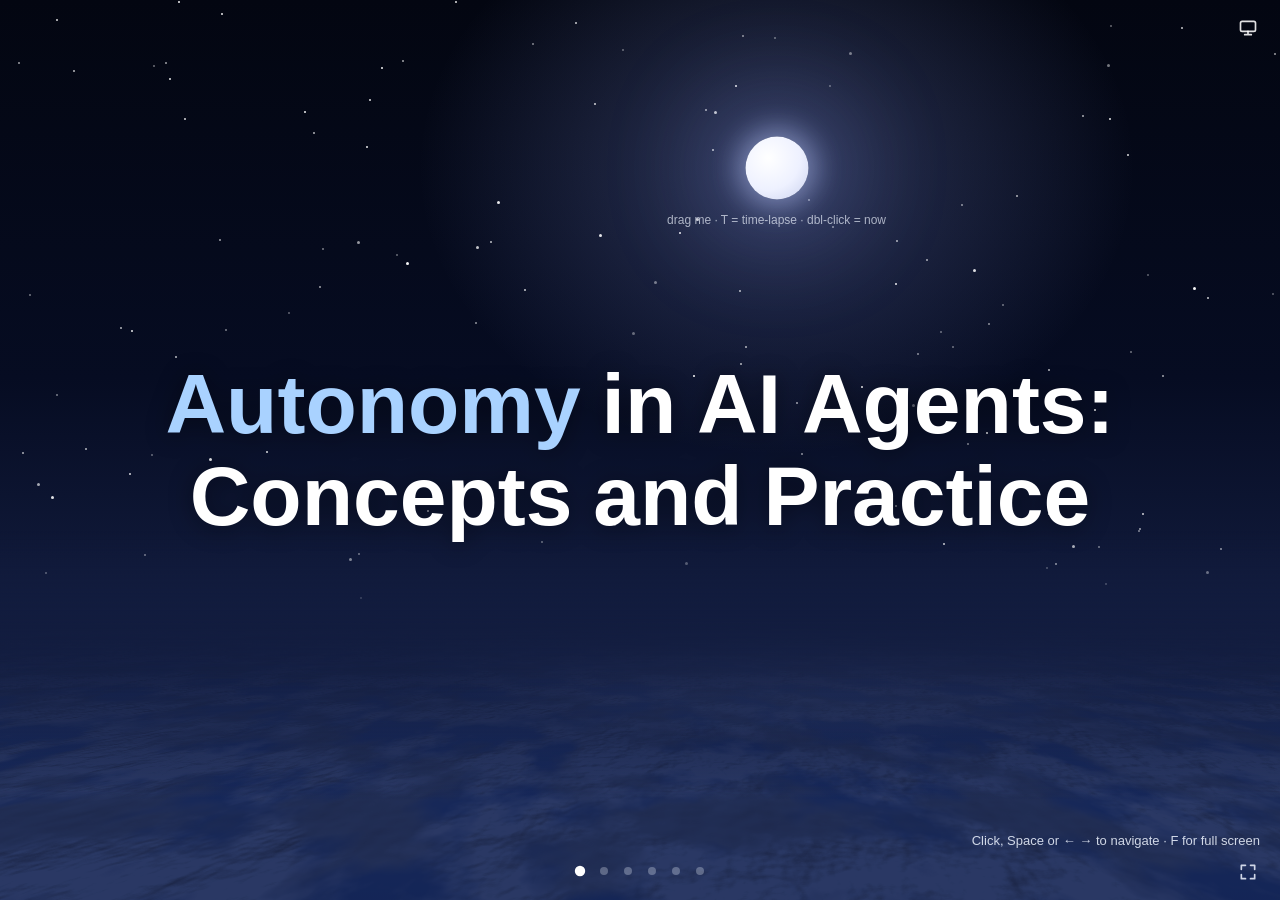
==== index.html @ 58ed538f "Slide 1: drag the sun to set the time of day, T time-lapse, Now/Esc/double-click to reset Co-Authore" ====
<!doctype html>
<html lang="en">
<head>
<meta charset="utf-8">
<meta name="viewport" content="width=device-width, initial-scale=1">
<title>Autonomy in AI Agents: Concepts and Practice</title>
<style>
  /* sky-blue palette for the content slides; Light = pale sky, Dark = night-flight navy */
  :root { --band-gap: 24px; /* space between bands, shared by every content slide */
    --bg: #eef3fa; --card: #ffffffcc; --line: #cdd9ea; --ink: #0f1b2d; --muted: #53627a; --accent: #1f5fbf; }
  @media (prefers-color-scheme: dark) { :root:not([data-theme]) { --bg: #0b1320; --card: #121c2ecc; --line: #243349; --ink: #e9eff9; --muted: #94a5bf; --accent: #6fa8ff; } }
  :root[data-theme="dark"] { --bg: #0b1320; --card: #121c2ecc; --line: #243349; --ink: #e9eff9; --muted: #94a5bf; --accent: #6fa8ff; }
  * { box-sizing: border-box; }
  html, body { margin: 0; height: 100%; background: var(--bg); color: var(--ink); overflow: hidden;
    font-family: -apple-system, BlinkMacSystemFont, "Segoe UI", Helvetica, Arial, sans-serif; }

  /* soft drifting glow behind everything */
  body::before { content: ""; position: fixed; width: 60vmax; height: 60vmax; left: 50%; top: 50%;
    margin: -30vmax 0 0 -30vmax; border-radius: 50%; pointer-events: none;
    background: radial-gradient(circle, color-mix(in srgb, var(--accent) 22%, transparent), transparent 65%);
    animation: drift 14s ease-in-out infinite alternate; }
  @keyframes drift { from { transform: translate(-12vw, -8vh) scale(.9); } to { transform: translate(12vw, 8vh) scale(1.1); } }

  /* slide 1 only: flying forward above a sea of clouds; fades out on later slides */
  .sky { position: fixed; inset: 0; z-index: 0; overflow: hidden; pointer-events: none; opacity: 1; transition: opacity .8s;
    --hz: 68vh; --sx: 50%; --sy: 30vh; --mx: 50%; --my: 30vh; --glow: rgba(255,244,214,.18); --mglow: rgba(150,170,255,0);
    --sky-top: #0a3a8c; --sky-mid: #2f78d0; --hz-col: #c7dff4; --tint: #fff; --suncol: #fffcea; --sunop: 1; --moonop: 0; --starop: 0; --wb: 1;
    background:
      radial-gradient(70vmax 55vmax at var(--sx) var(--sy), var(--glow), transparent 70%),
      radial-gradient(40vmax 32vmax at var(--mx) var(--my), var(--mglow), transparent 70%),
      linear-gradient(to bottom, var(--sky-top) 0%, var(--sky-mid) 42%, var(--hz-col) var(--hz)); }
  body.on-defs .sky { opacity: 0; }
  .sky .fly { position: absolute; inset: 0; animation: bob 9s ease-in-out infinite alternate; }
  .sky .ground { position: absolute; left: -10vw; right: -10vw; top: calc(var(--hz) - 2px); bottom: -6vh; overflow: hidden;
    perspective: 520px; perspective-origin: 50% 0; background: linear-gradient(to bottom, #bddbf4, #8db9e6 40%, #6fa3d9); }
  .sky .plane { position: absolute; left: 50%; bottom: 0; width: 500vw; height: 2600px; margin-left: -250vw; overflow: hidden;
    transform-origin: 50% 100%; transform: rotateX(84deg); }
  .sky .scroll { position: absolute; left: 0; right: 0; top: -1024px; bottom: 0; background-size: 1024px 1024px;
    will-change: transform; animation: forward var(--t) linear infinite; }
  .sky .low  { --t: 52s; background-image: url("data:image/svg+xml,%3Csvg%20xmlns%3D%27http%3A%2F%2Fwww.w3.org%2F2000%2Fsvg%27%20width%3D%271024%27%20height%3D%271024%27%3E%3Cfilter%20id%3D%27f%27%20x%3D%270%27%20y%3D%270%27%20width%3D%27100%25%27%20height%3D%27100%25%27%20color-interpolation-filters%3D%27sRGB%27%3E%3CfeTurbulence%20type%3D%27fractalNoise%27%20baseFrequency%3D%270.0045%200.0045%27%20numOctaves%3D%274%27%20seed%3D%2711%27%20stitchTiles%3D%27stitch%27%20result%3D%27n%27%2F%3E%3CfeColorMatrix%20in%3D%27n%27%20type%3D%27matrix%27%20values%3D%270%200%200%200%201%20%200%200%200%200%201%20%200%200%200%200%201%20%204.2%200%200%200%20-1.55%27%20result%3D%27m%27%2F%3E%3CfeDiffuseLighting%20in%3D%27n%27%20surfaceScale%3D%2710%27%20diffuseConstant%3D%271.15%27%20lighting-color%3D%27%23fff%27%20result%3D%27l%27%3E%3CfeDistantLight%20azimuth%3D%27235%27%20elevation%3D%2748%27%2F%3E%3C%2FfeDiffuseLighting%3E%3CfeColorMatrix%20in%3D%27l%27%20type%3D%27matrix%27%20values%3D%270.5%200%200%200%200.36%20%200%200.5%200%200%200.38%20%200%200%200.45%200%200.44%20%200%200%200%200%201%27%20result%3D%27c%27%2F%3E%3CfeComposite%20in%3D%27c%27%20in2%3D%27m%27%20operator%3D%27in%27%2F%3E%3C%2Ffilter%3E%3Crect%20width%3D%27100%25%27%20height%3D%27100%25%27%20filter%3D%27url%28%23f%29%27%2F%3E%3C%2Fsvg%3E"); opacity: .9; }
  .sky .deck { --t: 26s; background-image: url("data:image/svg+xml,%3Csvg%20xmlns%3D%27http%3A%2F%2Fwww.w3.org%2F2000%2Fsvg%27%20width%3D%271024%27%20height%3D%271024%27%3E%3Cfilter%20id%3D%27f%27%20x%3D%270%27%20y%3D%270%27%20width%3D%27100%25%27%20height%3D%27100%25%27%20color-interpolation-filters%3D%27sRGB%27%3E%3CfeTurbulence%20type%3D%27fractalNoise%27%20baseFrequency%3D%270.0055%200.0055%27%20numOctaves%3D%275%27%20seed%3D%275%27%20stitchTiles%3D%27stitch%27%20result%3D%27n%27%2F%3E%3CfeColorMatrix%20in%3D%27n%27%20type%3D%27matrix%27%20values%3D%270%200%200%200%201%20%200%200%200%200%201%20%200%200%200%200%201%20%204.6%200%200%200%20-1.85%27%20result%3D%27m%27%2F%3E%3CfeDiffuseLighting%20in%3D%27n%27%20surfaceScale%3D%2720%27%20diffuseConstant%3D%271.15%27%20lighting-color%3D%27%23fff%27%20result%3D%27l%27%3E%3CfeDistantLight%20azimuth%3D%27235%27%20elevation%3D%2748%27%2F%3E%3C%2FfeDiffuseLighting%3E%3CfeColorMatrix%20in%3D%27l%27%20type%3D%27matrix%27%20values%3D%270.62%200%200%200%200.42%20%200%200.62%200%200%200.44%20%200%200%200.558%200%200.5%20%200%200%200%200%201%27%20result%3D%27c%27%2F%3E%3CfeComposite%20in%3D%27c%27%20in2%3D%27m%27%20operator%3D%27in%27%2F%3E%3C%2Ffilter%3E%3Crect%20width%3D%27100%25%27%20height%3D%27100%25%27%20filter%3D%27url%28%23f%29%27%2F%3E%3C%2Fsvg%3E"); }
  .sky .haze { position: absolute; left: 0; right: 0; top: calc(var(--hz) - 9vh); height: 18vh;
    background: linear-gradient(to bottom, transparent, color-mix(in srgb, var(--hz-col) 92%, transparent) 50%, transparent); }
  .sky .ground::before { content: ""; position: absolute; inset: 0; z-index: 2; mix-blend-mode: multiply; background: var(--tint); }
  .sky .ground i { position: absolute; inset: 0; z-index: 3; mix-blend-mode: screen;
    background: radial-gradient(60vmax 22vh at var(--sx) 0, var(--glow), transparent 75%), radial-gradient(45vmax 20vh at var(--mx) 0, var(--mglow), transparent 75%); }
  .sky .ground::after { content: ""; position: absolute; inset: 0; z-index: 4; background: linear-gradient(to bottom, var(--hz-col) 0, color-mix(in srgb, var(--hz-col) 85%, transparent) 12%, transparent 55%); }
  .sky .zoom { position: absolute; left: -20vw; right: -20vw; top: 16vh; height: 40vh; background: url("data:image/svg+xml,%3Csvg%20xmlns%3D%27http%3A%2F%2Fwww.w3.org%2F2000%2Fsvg%27%20width%3D%271024%27%20height%3D%271024%27%3E%3Cfilter%20id%3D%27f%27%20x%3D%270%27%20y%3D%270%27%20width%3D%27100%25%27%20height%3D%27100%25%27%3E%3CfeTurbulence%20type%3D%27fractalNoise%27%20baseFrequency%3D%270.004%200.004%27%20numOctaves%3D%274%27%20seed%3D%2714%27%20stitchTiles%3D%27stitch%27%2F%3E%3CfeColorMatrix%20type%3D%27matrix%27%20values%3D%270%200%200%200%201%20%200%200%200%200%201%20%200%200%200%200%201%20%203.6%200%200%200%20-1.7%27%2F%3E%3C%2Ffilter%3E%3Crect%20width%3D%27100%25%27%20height%3D%27100%25%27%20filter%3D%27url%28%23f%29%27%2F%3E%3C%2Fsvg%3E") center / 1024px 1024px;
    transform-origin: 50% 100%; opacity: 0; animation: zoom 36s linear infinite; animation-delay: var(--dl);
    -webkit-mask-image: linear-gradient(to bottom, transparent, #000 35%, #000 65%, transparent); mask-image: linear-gradient(to bottom, transparent, #000 35%, #000 65%, transparent); }
  .sky .wisps { position: absolute; inset: 0; filter: brightness(var(--wb)); }
  .sky .star { position: absolute; width: 2px; height: 2px; border-radius: 50%; background: #fff; opacity: var(--o, .8); animation: tw 4s ease-in-out infinite alternate; animation-delay: var(--d); }
  .sky .stars { position: absolute; left: 0; right: 0; top: 0; height: var(--hz); opacity: var(--starop); }
  .sky .sun { position: absolute; left: var(--sx); top: var(--sy); width: 16vmin; height: 16vmin; transform: translate(-50%, -50%); border-radius: 50%; opacity: var(--sunop);
    background: radial-gradient(circle, #fff 0, #fff 14%, var(--suncol) 24%, color-mix(in srgb, var(--suncol) 45%, transparent) 40%, transparent 68%); }
  .sky .moon { position: absolute; left: var(--mx); top: var(--my); width: 7vmin; height: 7vmin; transform: translate(-50%, -50%); border-radius: 50%; opacity: var(--moonop);
    background: radial-gradient(circle at 36% 34%, #fff 0, #eef1ff 55%, #c9d0ee 100%); box-shadow: 0 0 3vmin 1vmin rgba(190,205,255,.45), 0 0 12vmin 4vmin rgba(150,170,255,.25); }
  /* invisible handle on the sun (or the moon at night): drag it sideways to change the time of day, slide 1 only */
  .grab { position: fixed; left: var(--gx, 50%); top: var(--gy, 50%); width: var(--gs, 14vmin); height: var(--gs, 14vmin); transform: translate(-50%, -50%);
    border-radius: 50%; z-index: 25; cursor: grab; touch-action: none; }
  .grab.drag { cursor: grabbing; }
  body.on-defs .grab { display: none; }
  .grab::after { content: "drag me \00b7  T = time-lapse \00b7  dbl-click = now"; position: absolute; top: calc(100% + 4px); left: 50%; transform: translateX(-50%); white-space: nowrap;
    font-size: 12px; color: var(--hint-ink, #fff); opacity: 0; pointer-events: none; animation: grabhint .8s 3s forwards; }
  .grab.used::after { display: none; }
  @keyframes grabhint { to { opacity: .8; } }
  @keyframes tw { to { opacity: calc(var(--o, .8) * .35); } }
  @keyframes forward { to { transform: translateY(1024px); } }
  @keyframes zoom { 0% { transform: scale(.6); opacity: 0; } 20% { opacity: .35; } 100% { transform: scale(2.2); opacity: 0; } }
  @keyframes bob { from { transform: translateY(-4px); } to { transform: translateY(6px); } }
  body:not(.on-defs) .slide.title { color: #fff; text-shadow: 0 2px 24px rgba(0,0,0,.45); }
  body:not(.on-defs) .slide.title .accent { color: #a9d2ff; }
  /* controls over the sky: the ink colour is chosen from the brightness of the clouds behind them (set by the script below) */
  body:not(.on-defs) .hint, body:not(.on-defs) .fs { color: var(--hint-ink, #cfc8ba); }
  body:not(.on-defs) .dots button::before { background: var(--hint-ink, #cfc8ba); }
  body:not(.on-defs) .dots button.on::before { background: var(--hint-on, #fff); }
  body:not(.on-defs)::before { opacity: 0; }

  .slide { position: absolute; inset: 0; overflow-y: auto; padding: 16px 5vw 52px; display: flex;
    visibility: hidden; opacity: 0; transition: opacity .4s, visibility .4s; }
  .slide.active { visibility: visible; opacity: 1; }
  .inner { margin: auto; width: 100%; max-width: 1200px; display: grid; gap: 14px; }

  /* word-by-word rise-in; words are inserted by JS with --d delay */
  .w { display: inline-block; opacity: 0; transform: translateY(.6em); filter: blur(8px); }
  .active .w { animation: rise .7s cubic-bezier(.2,.7,.2,1) forwards; animation-delay: var(--d); }
  @keyframes rise { to { opacity: 1; transform: none; filter: none; } }

  h1 { margin: 0; font-size: clamp(36px, 7vw, 84px); line-height: 1.1; }
  .title .inner { max-width: 1000px; }
  .title h1 { text-align: center; }
  .slide.title { padding-bottom: 16px; }   /* same top/bottom padding so the title is dead centre */
  h1, blockquote { word-spacing: -.03em; }
  .accent { color: var(--accent); }

  h2 { margin: 0; font-size: clamp(22px, 3vw, 34px); text-align: center; }
  /* 4 columns (years) x rows: the n-th card of every year shares row n, so each row starts at the same height */
  .grid { display: grid; grid-template-columns: repeat(4, 1fr); column-gap: 14px; row-gap: 8px; align-items: stretch; }
  .col { display: contents; }
  .col:nth-child(1) > * { grid-column: 1; } .col:nth-child(2) > * { grid-column: 2; }
  .col:nth-child(3) > * { grid-column: 3; } .col:nth-child(4) > * { grid-column: 4; }
  .col > .year { grid-row: 1; align-self: end; }
  .col > .card:nth-of-type(1) { grid-row: 2; } .col > .card:nth-of-type(2) { grid-row: 3; }
  .col > .card:nth-of-type(3) { grid-row: 4; } .col > .card:nth-of-type(4) { grid-row: 5; }
  .year { margin: 0; padding-bottom: 4px; border-bottom: 2px solid var(--accent); font-size: clamp(18px, 1.8vw, 24px); }
  .empty { margin: 0; padding: 12px 14px; border: 1px dashed var(--line); border-radius: 14px; color: var(--muted); font-size: 13px; }
  .card { background: var(--card); border: 1px solid var(--line); border-radius: 14px; padding: 10px 12px;
    display: grid; gap: 4px; align-content: start; opacity: 0; transform: translateY(14px); }
  .active .card { animation: slide .6s ease forwards; animation-delay: var(--co); }
  @keyframes slide { to { opacity: 1; transform: none; } }

  .label { margin: 0; font-size: 13px; letter-spacing: .1em; text-transform: uppercase; color: var(--accent); }
  blockquote { margin: 0; font-size: clamp(14px, 1.3vw, 21px); line-height: 1.38; font-weight: 600; }
  blockquote b { color: var(--accent); font-weight: 700; }
  .src { margin: 0; font-size: clamp(12px, .95vw, 15px); color: var(--muted); opacity: 0; }
  .active .src { animation: slide .6s ease forwards; animation-delay: var(--sd); }

  /* background-based so the line also draws correctly when a phrase wraps onto two lines */
  .key { background: linear-gradient(var(--accent), var(--accent)) no-repeat 0 100% / 0% .12em;
    -webkit-box-decoration-break: clone; box-decoration-break: clone; padding-bottom: .05em; }
  .active .key { animation: draw .6s ease forwards; animation-delay: var(--ul); }
  @keyframes draw { to { background-size: 100% .12em; } }

  .slide.defs { padding-top: clamp(24px, 5.5vh, 56px); }   /* lowers the "Definitions" title a little */
  .defs .inner { min-height: 100%; grid-template-rows: auto 1fr auto; }
  .defs .grid { align-content: center; }
  .refs { border-top: 1px solid var(--line); padding-top: 6px; font-size: 10px; color: var(--muted);
    line-height: 1.3; opacity: 0; }
  .active .refs { animation: slide .8s ease forwards; animation-delay: var(--rd, 3s); }
  .refs h3 { margin: 0 0 3px; font-size: 10px; letter-spacing: .1em; text-transform: uppercase; }
  .refs ol { margin: 0; padding-left: 1.5em; columns: 3; column-gap: 28px; }
  .refs li { break-inside: avoid; }
  .refs a { color: inherit; text-decoration-color: var(--accent); text-underline-offset: 2px; }
  .refs a:hover { color: var(--accent); }


  /* hover / focus bubble that explains each year. It is a real element (not a pseudo-element) so its text can be
     selected: the invisible padding below it bridges the gap to the year, keeping the hover alive while the mouse moves in. */
  .year { position: relative; cursor: help; width: fit-content; min-width: 100%; }
  .year .tip { display: flex; position: absolute; left: 0; right: 0; bottom: 100%; padding-bottom: 12px; z-index: 5;
    font-size: clamp(13px, 1.05vw, 16px); font-weight: 500; line-height: 1.45; letter-spacing: normal; text-transform: none;
    cursor: text; user-select: text; -webkit-user-select: text;
    opacity: 0; visibility: hidden; transform: translateY(6px); transition: opacity .2s, transform .2s, visibility .2s; }
  /* the wrapper is exactly as wide as the year, so the arrow (on the wrapper) always points at the year text,
     while the bubble itself may be wider and spill to the right (or to the left for the last column) */
  .year .tip::after { content: ""; position: absolute; left: 22px; bottom: 6px; width: 12px; height: 12px; z-index: 2;
    background: var(--bg); border-right: 1px solid var(--accent); border-bottom: 1px solid var(--accent); transform: rotate(45deg); }
  .year .tip-body { display: block; flex: none; width: min(430px, 92vw); position: relative; z-index: 1; padding: 12px 14px;
    border-radius: 12px; background: var(--bg); color: var(--ink); border: 1px solid var(--accent); box-shadow: 0 10px 30px rgba(0,0,0,.18); }
  .year:hover .tip, .year:focus-visible .tip, .year:focus-within .tip, .year.pinned .tip { opacity: 1; visibility: visible; transform: none; }
  .year:focus-visible { outline: 2px solid var(--accent); outline-offset: 4px; border-radius: 4px; }
  .col:nth-child(4) > .year .tip { justify-content: flex-end; }


  /* building-blocks slide: builds up one layer per click */
  .slide.blocks { padding-top: clamp(24px, 5.5vh, 56px); padding-bottom: 68px; }
  .blocks .inner { min-height: 100%; grid-template-rows: auto 1fr auto; }
  .blocks .stage { display: grid; gap: var(--band-gap); align-content: center; }
  .band { display: grid; gap: 8px; }
  .band > h3 { margin: 0; padding-bottom: 3px; border-bottom: 2px solid var(--accent); font-size: clamp(16px, 1.5vw, 21px); }
  .band > h3 small { font-weight: 500; color: var(--muted); font-size: .72em; margin-left: .5em; }
  .item { background: var(--card); border: 1px solid var(--line); border-radius: 14px; padding: 8px 12px 10px;
    display: grid; gap: 3px; align-content: start; }
  .tgrid { display: grid; grid-template-columns: repeat(3, 1fr); gap: 10px; }
  .trait { align-content: start; }
  .trait h4 { color: var(--accent); }
  .by { font-size: clamp(11px, .85vw, 13px) !important; opacity: .85; }
  .item.diag { padding: 8px 12px; }
  .item.diag svg { max-height: 250px; }
  .item.diag.big svg { max-height: none; }
  .mc { fill: var(--muted); font-size: 11px; text-anchor: end; }
  .alist { list-style: none; margin: 0; padding: 0; }
  .alist li { display: flex; gap: 28px; padding: 14px 4px; border-bottom: 1px solid var(--line); }
  .alist li:last-child { border-bottom: 0; }
  .alist h4 { flex: 0 0 clamp(190px, 22%, 280px); margin: 0; font-size: clamp(17px, 1.7vw, 24px); color: var(--accent); }
  .alist li > div { flex: 1; display: grid; gap: 3px; }
  .alist p { margin: 0; font-size: clamp(15px, 1.5vw, 22px); line-height: 1.4; color: var(--muted); }
  @media (max-width: 760px) { .alist li { flex-direction: column; gap: 4px; } }
  .band > .note { margin: 0; font-size: clamp(11px, .9vw, 13px); color: var(--muted); }
  .item.row { grid-template-columns: minmax(200px, 300px) 1fr; align-items: center; column-gap: 18px; }
  .item h4 { margin: 0; font-size: clamp(14px, 1.2vw, 17px); }
  .item p { margin: 0; font-size: clamp(12px, .95vw, 14px); line-height: 1.35; color: var(--muted); }
  .item p b { color: var(--ink); font-weight: 600; }
  .item svg { width: 100%; height: auto; }
  .item.row svg { max-width: 340px; }
  .mb { fill: var(--card); stroke: var(--accent); stroke-width: 1.6; }
  .mb.g { stroke: var(--muted); stroke-dasharray: 4 3; }
  .mt { fill: var(--ink); font-size: 13px; text-anchor: middle; dominant-baseline: central; }
  .ma { stroke: var(--accent); stroke-width: 1.8; fill: none; marker-end: url(#ah); stroke-linejoin: round; }
  .ma.n { marker-end: none; }
  .ma.two { marker-start: url(#ah); }
  .ml { fill: var(--accent); font-size: 11px; font-weight: 600; text-anchor: middle; letter-spacing: .04em; }
  /* hover / focus bubble for the diagram boxes (one shared element, positioned by JS) */
  .tipt { cursor: help; outline: none; }
  .tipt:hover .mb, .tipt:focus-visible .mb { stroke-width: 3; fill: color-mix(in srgb, var(--accent) 10%, var(--card)); }
  .bubble { position: fixed; z-index: 20; width: min(340px, 92vw); padding: 10px 13px; border-radius: 12px; cursor: text; user-select: text; -webkit-user-select: text;
    background: var(--bg); color: var(--ink); border: 1px solid var(--accent); box-shadow: 0 10px 30px rgba(0,0,0,.18);
    font-size: 14px; line-height: 1.45; opacity: 0; visibility: hidden; transform: translateY(4px); transition: opacity .15s, transform .15s, visibility .15s; }
  /* invisible bridge over the gap to the box, so the pointer can travel from the box into the bubble */
  .bubble::before { content: ""; position: absolute; left: 0; right: 0; top: 100%; height: 16px; }
  .bubble.below::before { top: auto; bottom: 100%; }
  .bubble.left::before { top: 0; bottom: 0; left: 100%; right: auto; width: 16px; height: auto; }
  .bubble.left::after { left: auto; right: -7px; bottom: auto; top: var(--ay, 50%); margin: -6px 0 0; transform: rotate(-45deg); }
  .bubble.on { opacity: 1; visibility: visible; transform: none; }
  .bubble b { display: block; margin-bottom: 2px; color: var(--accent); font-size: 12px; letter-spacing: .1em; text-transform: uppercase; }
  .bubble::after { content: ""; position: absolute; left: var(--ax, 50%); width: 12px; height: 12px; margin-left: -6px; background: var(--bg);
    border: 1px solid var(--accent); border-top: 0; border-left: 0; bottom: -7px; transform: rotate(45deg); }
  .bubble.below::after { bottom: auto; top: -7px; transform: rotate(225deg); }


  .hint { position: fixed; bottom: 52px; right: 20px; font-size: 13px; color: var(--muted); }
  .fs { position: fixed; bottom: 12px; right: 16px; width: 32px; height: 32px; padding: 0; border: 0; border-radius: 8px;
    background: none; color: var(--muted); cursor: pointer; display: grid; place-items: center; transition: .2s; }
  .fs:hover { color: var(--accent); background: color-mix(in srgb, var(--accent) 12%, transparent); }
  .fs:focus-visible { outline: 2px solid var(--accent); }
  .theme-wrap { position: fixed; top: 12px; right: 16px; z-index: 30; }
  /* "back to now" chip: only while the sky time is set by hand, slide 1 only */
  .now { position: fixed; top: 12px; right: 56px; z-index: 30; height: 32px; padding: 0 12px; border: 0; border-radius: 8px; font: inherit; font-size: 13px;
    color: rgba(255,255,255,.9); background: rgba(255,255,255,.16); backdrop-filter: blur(6px); cursor: pointer; display: none; align-items: center; gap: 6px; }
  .now:hover { background: rgba(255,255,255,.3); color: #fff; }
  .now.show { display: flex; }
  body.on-defs .now { display: none; }
  .theme { position: relative; width: 32px; height: 32px; padding: 0; border: 0; border-radius: 8px;
    background: none; color: var(--muted); cursor: pointer; display: grid; place-items: center; transition: .2s; }
  .theme:hover { color: var(--accent); background: color-mix(in srgb, var(--accent) 12%, transparent); }
  .theme-menu { position: absolute; top: 38px; right: 0; min-width: 138px; padding: 5px; border-radius: 12px; display: grid; gap: 2px;
    background: color-mix(in srgb, var(--bg) 94%, transparent); border: 1px solid var(--line); box-shadow: 0 10px 30px rgba(0,0,0,.25); backdrop-filter: blur(10px); }
  .theme-menu[hidden] { display: none; }
  .theme-menu button { display: flex; align-items: center; gap: 10px; width: 100%; padding: 7px 10px; border: 0; border-radius: 8px; background: none;
    color: var(--ink); font: inherit; font-size: 14px; cursor: pointer; text-align: left; }
  .theme-menu button:hover { background: color-mix(in srgb, var(--accent) 12%, transparent); }
  .theme-menu button[aria-checked="true"] { color: var(--accent); font-weight: 600; }
  .theme-menu button[aria-checked="true"]::after { content: "✓"; margin-left: auto; }
  .theme:focus-visible { outline: 2px solid var(--accent); }
  .theme svg > g { display: none; }
  .theme[data-mode="system"] .i-system, .theme[data-mode="light"] .i-light, .theme[data-mode="dark"] .i-dark { display: block; }
  body:not(.on-defs) .theme { color: rgba(255,255,255,.88); }
  body:not(.on-defs) .theme:hover { background: rgba(255,255,255,.18); color: #fff; }
  .fs .exit, :fullscreen .fs .enter { display: none; }
  :fullscreen .fs .exit { display: block; }
  :fullscreen .hint, body.on-defs .hint { display: none; }

  .dots { position: fixed; bottom: 18px; left: 50%; transform: translateX(-50%); display: flex; gap: 2px; }
  .dots button { width: 22px; height: 22px; padding: 0; border: 0; background: none; cursor: pointer;
    display: grid; place-items: center; }
  .dots button::before { content: ""; width: 8px; height: 8px; border-radius: 50%; background: var(--muted);
    opacity: .35; transition: .3s; }
  .dots button:hover::before { opacity: .8; }
  .dots button.on::before { opacity: 1; background: var(--accent); transform: scale(1.3); }
  .dots button:focus-visible { outline: 2px solid var(--accent); border-radius: 50%; }

  @media (max-width: 1100px) {
    .grid { grid-template-columns: 1fr 1fr; align-items: start; }
    .col { display: grid; gap: 8px; align-content: start; }
    .col > * { grid-column: auto !important; grid-row: auto !important; }
    .refs ol { columns: 2; }
  }
  .concepts { display: grid; grid-template-columns: 1fr 1fr; gap: 22px 48px; }
  .concept h3 { margin: 0 0 6px; padding-bottom: 3px; border-bottom: 2px solid var(--accent); font-size: clamp(18px, 1.8vw, 24px); }
  .concept p { margin: 0 0 8px; font-size: clamp(13px, 1.1vw, 17px); line-height: 1.45; }
  .concept p b, .concept li b { color: var(--accent); }
  .concept ul { margin: 0 0 8px; padding-left: 1.2em; font-size: clamp(13px, 1.1vw, 17px); line-height: 1.45; }
  .concept li { margin-bottom: 3px; }
  .concept .by { color: var(--muted); font-size: .85em; }
  @media (max-width: 1100px) { .tgrid { grid-template-columns: 1fr 1fr; } .item.row { grid-template-columns: 1fr; } }
  @media (max-width: 760px) { .concepts { grid-template-columns: 1fr; } .grid { grid-template-columns: 1fr; } .refs ol { columns: 1; } }

  /* slide 4: AgentStudio built itself */
  .stages { display: grid; grid-template-columns: repeat(4, 1fr); gap: 10px; }
  .stage-card { position: relative; }
  .stage-card .when { margin: 0; font-size: clamp(11px, .85vw, 13px); letter-spacing: .1em; text-transform: uppercase; color: var(--accent); font-weight: 600; }
  .stage-card h4 { font-size: clamp(14px, 1.25vw, 18px); }
  .stage-card ul { margin: 0; padding-left: 1.1em; font-size: clamp(12px, .95vw, 14px); line-height: 1.38; color: var(--muted); }
  .stage-card li b { color: var(--ink); font-weight: 600; }
  .stats { display: flex; flex-wrap: wrap; justify-content: center; gap: 6px 34px; margin: 0; }
  .stats div { display: flex; align-items: baseline; gap: 8px; }
  .stats b { font-size: clamp(20px, 2.2vw, 30px); color: var(--accent); }
  .stats span { font-size: clamp(11px, .9vw, 13px); color: var(--muted); }
  .shots { display: grid; grid-template-columns: 1fr; gap: 14px; }
  .shot { margin: 0; display: grid; gap: 6px; justify-items: center; }
  .shot img { width: auto; max-width: 100%; max-height: 27vh; display: block; border: 1px solid var(--line); border-radius: 12px; background: #fff; cursor: zoom-in; }
  .shot figcaption { text-align: center; }
  .lightbox { position: fixed; inset: 0; z-index: 100; background: rgba(6,12,24,.92); display: flex; flex-direction: column; overflow: hidden; }
  .lightbox[hidden] { display: none; }
  /* toolbar is its own row, so a zoomed image can never cover it; only the stage below scrolls */
  .lb-bar { flex: none; display: flex; justify-content: flex-end; gap: 8px; align-items: center; padding: 10px 18px; }
  .lb-stage { flex: 1 1 0; min-width: 0; min-height: 0; width: 100%; display: flex; overflow: auto; padding: 8px 24px 24px; cursor: grab; overscroll-behavior: contain; }
  .lb-stage.drag { cursor: grabbing; user-select: none; }
  .lb-stage img { flex: none; margin: auto; max-width: none; border-radius: 10px; background: #fff; box-shadow: 0 20px 60px rgba(0,0,0,.5); -webkit-user-drag: none; user-select: none; }
  .lb-bar button { min-width: 40px; height: 40px; padding: 0 10px; border: 0; border-radius: 20px; cursor: pointer;
    background: rgba(255,255,255,.16); color: #fff; font: 600 16px/1 inherit; font-family: inherit; }
  .lb-bar button:hover { background: rgba(255,255,255,.3); }
  .lb-bar button:focus-visible { outline: 2px solid #fff; }
  .lb-bar .x { font-size: 26px; font-weight: 400; width: 40px; padding: 0; }
  .lb-bar output { min-width: 54px; text-align: center; color: #fff; font-size: 14px; }
  .shot figcaption { font-size: clamp(11px, .9vw, 13px); color: var(--muted); line-height: 1.35; }
  .shot figcaption b { color: var(--ink); font-weight: 600; }
  .intro { margin: 0; font-size: clamp(13px, 1.05vw, 16px); line-height: 1.5; color: var(--muted); }
  .intro b { color: var(--ink); font-weight: 600; }
  @media (max-width: 1100px) { .stages { grid-template-columns: 1fr 1fr; } }
  @media (max-width: 760px) { .stages { grid-template-columns: 1fr; } }
  @media (prefers-reduced-motion: reduce) {
    .sky .scroll, .sky .zoom, .sky .fly { animation: none !important; }
    body::before { animation: none; }
    .year .tip { transition: none; }
    .w, .card, .src, .refs { opacity: 1 !important; transform: none !important; filter: none !important; animation: none !important; }
    .key { background-size: 100% .12em !important; animation: none !important; }
  }
</style>
</head>
<body>
<div class="sky" aria-hidden="true"><div class="stars"></div><div class="sun"></div><div class="moon"></div><div class="fly"><div class="wisps"><div class="zoom" style="--dl:0s"></div><div class="zoom" style="--dl:-18s"></div></div><div class="ground"><div class="plane"><div class="scroll low"></div></div><div class="plane"><div class="scroll deck"></div></div><i></i></div></div><div class="haze"></div></div></div>
<div class="grab" title="Drag to change the time of day (double-click: back to now)"></div>
<section class="slide title active" data-reveal="title">
  <div class="inner"><h1><span class="accent">Autonomy</span> in AI Agents:<br>Concepts and Practice</h1></div>
</section>

<section class="slide defs fit" data-reveal="cards">
  <div class="inner">
    <h2>How Definitions Evolved</h2>
    <div class="grid">
      <section class="col">
        <h3 class="year" tabindex="0">2023<span class="tip" role="tooltip"><span class="tip-body">Abstract definitions. An agent is described by how it works: it senses its environment, makes decisions and acts, pursuing goals with limited supervision.</span></span></h3>
        <article class="card">
          <blockquote>“AI systems that can pursue <span class="key">complex goals</span> with <span class="key">limited direct supervision.”</span></blockquote>
          <p class="src">Shavit et al. 2023</p>
        </article>
        <article class="card">
          <blockquote>“AI agents are artificial entities that <span class="key">sense their environment, make decisions, and take actions.”</span></blockquote>
          <p class="src">Xi et al. 2023</p>
        </article>
      </section>
      <section class="col">
        <h3 class="year" tabindex="0">2024<span class="tip" role="tooltip"><span class="tip-body">More concrete. Definitions name the mechanics: observing the world, acting through tools, and the model itself directing its own process and tool use.</span></span></h3>
        <article class="card">
          <blockquote>“…an application that attempts to <span class="key">achieve a goal</span> by <span class="key">observing the world and acting upon it</span> using the tools that it has at its disposal.”</blockquote>
          <p class="src">Wiesinger et al. 2024</p>
        </article>
        <article class="card">
          <blockquote>Agents are systems where “LLMs <span class="key">dynamically direct their own processes and tool usage</span>, maintaining control over how they accomplish tasks.”</blockquote>
          <p class="src">Anthropic 2024</p>
        </article>
      </section>
      <section class="col">
        <h3 class="year" tabindex="0">2025<span class="tip" role="tooltip"><span class="tip-body">Independence and multiplicity. Agents accomplish tasks on their own, and agentic AI becomes teams of multiple agents collaborating toward complex goals.</span></span></h3>
        <article class="card">
          <blockquote>“Agents are systems that <span class="key">independently accomplish tasks</span> on your behalf.”</blockquote>
          <p class="src">OpenAI 2025</p>
        </article>
        <article class="card">
          <blockquote>“Systems of <span class="key">multiple AI agents collaborating</span> to achieve complex goals.”</blockquote>
          <p class="src">Sapkota et al. 2025</p>
        </article>
      </section>
      <section class="col">
        <h3 class="year" tabindex="0">2026<span class="tip" role="tooltip"><span class="tip-body">Scaling up. Agents decompose big problems into sub-tasks, delegate them to sub-agents and humans, adapt as conditions change, and act with direct effects on the systems they connect to.</span></span></h3>
        <article class="card">
          <blockquote>AI agents need to <span class="key">meaningfully decompose problems</span> into manageable sub-components, “and safely delegate their completion across to other AI agents and humans alike.”</blockquote>
          <p class="src">Tomašev et al. 2026</p>
        </article>
        <article class="card">
          <blockquote>AI agents “differ from earlier generative AI models in one important way: <span class="key">they can act, with direct effects on their environment</span> and on the systems they connect to.”</blockquote>
          <p class="src">Singapore Consensus 2026</p>
        </article>
      </section>
    </div>

    <footer class="refs">
      <h3>References</h3>
      <ol>
        <li>Shavit, Y., et al. (2023). <a href="https://cdn.openai.com/papers/practices-for-governing-agentic-ai-systems.pdf" target="_blank" rel="noopener">Practices for governing agentic AI systems</a>. OpenAI.</li>
        <li>Xi, Z., et al. (2023). <a href="https://arxiv.org/abs/2309.07864" target="_blank" rel="noopener">The rise and potential of large language model based agents: A survey</a>.</li>
        <li>Wiesinger, J., Marlow, P., &amp; Vuskovic, V. (2024, September). <a href="https://www.kaggle.com/whitepaper-agents" target="_blank" rel="noopener">Agents</a>. Google.</li>
        <li>Anthropic. (2024, December 19). <a href="https://www.anthropic.com/engineering/building-effective-agents" target="_blank" rel="noopener">Building effective agents</a>.</li>
        <li>OpenAI. (2025). <a href="https://cdn.openai.com/business-guides-and-resources/a-practical-guide-to-building-agents.pdf" target="_blank" rel="noopener">A practical guide to building agents</a>.</li>
        <li>Sapkota, R., Roumeliotis, K. I., &amp; Karkee, M. (2025). <a href="https://arxiv.org/abs/2505.10468" target="_blank" rel="noopener">AI agents vs. agentic AI: A conceptual taxonomy, applications and challenges</a>. <i>Information Fusion, 126</i>, 103599.</li>
        <li>Tomašev, N., Franklin, M., &amp; Osindero, S. (2026). <a href="https://arxiv.org/abs/2602.11865" target="_blank" rel="noopener">Intelligent AI delegation</a>. Google DeepMind.</li>
        <li>Casper, S., et al. (2026). <a href="https://arxiv.org/abs/2608.14611" target="_blank" rel="noopener">The 2026 Singapore consensus on global AI safety research priorities</a>.</li>
      </ol>
    </footer>
  </div>
</section>

<section class="slide blocks fit traits" data-reveal="static">
  <div class="inner">
    <h2>What Makes an Agent</h2>
    <div class="stage">
      <div class="band">
        <h3>Characteristics <small>what an agent does</small></h3>
        <div class="tgrid"><div class="item trait"><h4>Autonomy</h4><p>Operates without direct human intervention and controls its own actions: the LLM directs its own process and tool use.</p><p class="by">Wooldridge &amp; Jennings 1995 · Anthropic 2024</p></div><div class="item trait"><h4>Goal-directed</h4><p>Takes the initiative toward a goal instead of only reacting, and accomplishes the task on the user's behalf.</p><p class="by">Wooldridge &amp; Jennings 1995 · OpenAI 2025</p></div><div class="item trait"><h4>Perceives its environment</h4><p>Senses the environment and responds to changes; each step brings ground truth, such as tool results or code output.</p><p class="by">Wooldridge &amp; Jennings 1995 · Anthropic 2024</p></div><div class="item trait"><h4>Social ability</h4><p>Interacts with other agents and humans: delegates, collaborates, hands off, and returns control when it cannot finish.</p><p class="by">Wooldridge &amp; Jennings 1995 · Tomašev et al. 2026 · OpenAI 2025</p></div><div class="item trait"><h4>Reasons and plans</h4><p>Interleaves reasoning with acting, breaks tasks into steps, reflects on past actions and corrects course.</p><p class="by">Yao et al. 2022 · Weng 2023</p></div><div class="item trait"><h4>Acts through tools</h4><p>Uses tools to gather context and to take actions, choosing the right one for the current state of the workflow.</p><p class="by">OpenAI 2025 · Schick et al. 2023</p></div></div>
      </div>
      <div class="band">
        <h3>Building blocks <small>what an agent is made of</small></h3>
        <div class="item diag"><svg viewBox="-8 0 1116 290"><g transform="translate(160 0)"><g class="tipt" tabindex="0" data-tip-title="Harness" data-tip="The loop that calls the model and routes its tool calls (Martin et al. 2026). In Codex it also assembles the instructions and enforces sandbox permissions and approvals (Bolin 2026). Broader definitions add the sandbox and tools (Trivedy 2026); this diagram follows Martin and keeps those outside, along with the session, the environment and other agents. Here: the dashed box except the LLM."><rect class="node dash" x="4" y="20" width="712" height="250" rx="20" style="fill:none;pointer-events:all;stroke:var(--accent)"/></g><rect class="node" x="22" y="50" width="676" height="190" rx="16" style="fill:none"/><text class="ml" x="38" y="72" style="text-anchor:start">AGENT</text><g class="tipt" tabindex="0" data-tip-pos="below" data-tip-title="Session &amp; memory" data-tip="Durable state kept outside the model's context window and outside the harness: the append-only log of everything that happened (Martin et al. 2026), and memory the agent writes for later sessions, such as progress files (Young 2025). The harness reads slices of it to build the context."><rect class="mb g" x="-160" y="165" width="140" height="40" rx="9"/><text class="mt" x="-90.0" y="179">Session &amp; memory</text><text class="mt" x="-90.0" y="194" style="font-size:11px;fill:var(--muted)">durable store</text></g><path class="ma two" d="M44 185H-20"/><g class="tipt" tabindex="0" data-tip-title="Guardrails" data-tip="Layered checks around the agent: relevance and safety classifiers, PII filters, moderation, rules-based protections and risk ratings for tools. In Codex, the harness enforces sandbox permissions and approval policies (Bolin 2026)."><rect class="mb g" x="30" y="7" width="120" height="26" rx="9"/><text class="mt" x="90.0" y="20.5">Guardrails</text></g><g class="tipt" tabindex="0" data-tip-title="Instructions" data-tip="Explicit guidelines that define how the agent behaves. Best built from existing procedures, with clear actions and the edge cases spelled out. The harness assembles them, with other context, into each prompt (Bolin 2026)."><rect class="mb g" x="44" y="85" width="150" height="40" rx="9"/><text class="mt" x="119.0" y="105.5">Instructions</text></g><g class="tipt" tabindex="0" data-tip-pos="below" data-tip-title="Context" data-tip="What the harness puts in the model's context window at each step. It selects it from the session log, for example by taking slices of the event stream (Martin et al. 2026)."><rect class="mb g" x="44" y="165" width="150" height="40" rx="9"/><text class="mt" x="119.0" y="185.5">Context</text></g><g class="tipt" tabindex="0" data-tip-title="LLM" data-tip="The model that reasons and decides: it plans the next step, selects tools and recognizes when the work is done."><rect class="mb" x="272" y="105" width="176" height="80" rx="9"/><text class="mt" x="360.0" y="137.0" style="font-size:16px;font-weight:700">LLM</text><text class="mt" x="360.0" y="157.0" style="font-size:12px;fill:var(--muted)">reasons · plans · decides</text></g><path class="ma " d="M194 105H233V128H272"/><path class="ma two" d="M194 185H233V162H272"/><path class="ma two" d="M448 145H526"/><rect class="node" x="512" y="68" width="170" height="154" rx="12" style="fill:none"/><text class="ml" x="597" y="86">TOOLS</text><g class="tipt" tabindex="0" data-tip-title="Data tools" data-tip="Retrieve the context the task needs: the model writes its own queries to databases, documents or the web."><rect class="mb g" x="526" y="90" width="142" height="30" rx="9"/><text class="mt" x="597.0" y="105.5">Data (retrieval)</text></g><g class="tipt" tabindex="0" data-tip-pos="left" data-tip-title="Action tools" data-tip="Let the agent change things: update a record, send a message, hand a ticket to a human."><rect class="mb g" x="526" y="130" width="142" height="30" rx="9"/><text class="mt" x="597.0" y="145.5">Action</text></g><g class="tipt" tabindex="0" data-tip-pos="below" data-tip-title="Orchestration tools" data-tip="Other agents exposed as tools, so one agent can delegate part of the work to another."><rect class="mb g" x="526" y="170" width="142" height="30" rx="9"/><text class="mt" x="597.0" y="185.5">Orchestration</text></g><g class="tipt" tabindex="0" data-tip-title="Environment" data-tip="What the agent acts on, including the backends of its tools, such as a sandbox where code runs and files are edited. The harness calls them like any other tool (Martin et al. 2026). At each step the environment returns ground truth, such as tool-call results or code execution output, so the agent can assess its progress (Anthropic 2024)."><rect class="mb g" x="790" y="70" width="150" height="90" rx="9"/><text class="mt" x="865.0" y="108">Environment</text><text class="mt" x="865.0" y="127" style="font-size:11px;fill:var(--muted)">sandbox · data · APIs</text></g><g class="tipt" tabindex="0" data-tip-pos="below" data-tip-title="Other agents" data-tip="Agents the work can be delegated to, either as tools called by a manager or through handoffs between peers. Martin et al. 2026 call a model plus its harness a 'brain', so each of these has its own harness outside this one; the orchestration logic that spawns or hands off to them belongs to the caller (Trivedy 2026)."><rect class="mb g" x="790" y="172" width="150" height="48" rx="9"/><text class="mt" x="865.0" y="196.5">Other agents</text></g><path class="ma " d="M790 105H668"/><path class="ma " d="M668 145H790"/><path class="ma two" d="M668 185H790"/><text class="ml" x="753" y="99">READ</text><text class="ml" x="753" y="139">ACT</text><text class="ml" x="753" y="179">DELEGATE</text><text class="ml" x="360" y="228">LOOP: PLAN · ACT · OBSERVE</text></g></svg></div>
        <p class="note">An agent is an LLM that reasons and decides, guided by instructions and memory, acting on its environment and on other agents through tools, all inside guardrails.</p>
      </div>
    </div>
    <footer class="refs">
      <h3>References</h3>
      <ol>
        <li>Wooldridge, M., &amp; Jennings, N. R. (1995). <a href="https://doi.org/10.1017/S0269888900008122" target="_blank" rel="noopener">Intelligent agents: Theory and practice</a>. <i>The Knowledge Engineering Review, 10</i>(2), 115–152.</li>
        <li>Yao, S., et al. (2022). <a href="https://arxiv.org/abs/2210.03629" target="_blank" rel="noopener">ReAct: Synergizing reasoning and acting in language models</a>.</li>
        <li>Schick, T., et al. (2023). <a href="https://arxiv.org/abs/2302.04761" target="_blank" rel="noopener">Toolformer: Language models can teach themselves to use tools</a>.</li>
        <li>Weng, L. (2023, June 23). <a href="https://lilianweng.github.io/posts/2023-06-23-agent/" target="_blank" rel="noopener">LLM powered autonomous agents</a>.</li>
        <li>Anthropic. (2024, December 19). <a href="https://www.anthropic.com/engineering/building-effective-agents" target="_blank" rel="noopener">Building effective agents</a>.</li>
        <li>OpenAI. (2025). <a href="https://cdn.openai.com/business-guides-and-resources/a-practical-guide-to-building-agents.pdf" target="_blank" rel="noopener">A practical guide to building agents</a>.</li>
        <li>Young, J. (2025, November 26). <a href="https://www.anthropic.com/engineering/effective-harnesses-for-long-running-agents" target="_blank" rel="noopener">Effective harnesses for long-running agents</a>. Anthropic.</li>
        <li>Bolin, M. (2026, January 23). <a href="https://openai.com/index/unrolling-the-codex-agent-loop/" target="_blank" rel="noopener">Unrolling the Codex agent loop</a>. OpenAI.</li>
        <li>Tomašev, N., Franklin, M., &amp; Osindero, S. (2026). <a href="https://arxiv.org/abs/2602.11865" target="_blank" rel="noopener">Intelligent AI delegation</a>. Google DeepMind.</li>
        <li>Trivedy, V. (2026, March 10). <a href="https://www.langchain.com/blog/the-anatomy-of-an-agent-harness" target="_blank" rel="noopener">The anatomy of an agent harness</a>. LangChain.</li>
        <li>Martin, L., Cemaj, G., &amp; Cohen, M. (2026, April 8). <a href="https://anthropic.com/engineering/managed-agents" target="_blank" rel="noopener">Scaling managed agents: Decoupling the brain from the hands</a>. Anthropic.</li>
      </ol>
    </footer>
  </div>
</section>

<section class="slide blocks fit" data-reveal="static">
  <div class="inner">
    <h2>AgentStudio</h2>
    <div class="stage">
      <div class="band">
        <h3>About AgentStudio</h3>
        <p class="intro">AgentStudio is a desktop app where you <b>draw a multi-agent workflow on a canvas</b> instead of writing code. Agent, Tool, Trigger and Condition nodes are joined by edges, and the drawing is itself the runnable definition. It runs on the Claude Agent SDK and OpenAI Agents, with tools from MCP servers, and a CLI and cron or webhook triggers let it run unattended. Its own repository became its first workload: agents triage, build, validate, review and merge the changes to the app that runs them, as a test of autonomy on a real, growing codebase.</p>
      </div>
      <div class="shots">
        <figure class="shot"><img src="assets/agentstudio-day1.png" alt="The first version of AgentStudio: a node palette, a canvas and an inspector"><figcaption><b>12 May 2026, day 1.</b> Four node types, a canvas and an inspector. The workflow shown was drawn for this screenshot.</figcaption></figure>
        <figure class="shot"><img src="assets/agentstudio-workflow.png" alt="AgentStudio today: the AgentStudio workflow, with an hourly repository audit and a five-minute issue intake, analyst, implementer and reviewer chain"><figcaption><b>Today.</b> The workflow that maintains AgentStudio: an hourly repository audit, and an issue chain of intake, analyst, implementer and reviewer.</figcaption></figure>
      </div>
    </div>
  </div>
</section>

<section class="slide blocks fit" data-reveal="static">
  <div class="inner">
    <h2>AgentStudio Built Itself</h2>
    <div class="stage">
      <div class="band">
        <h3>The loop <small>an app that builds agent workflows, run by agent workflows</small></h3>
        <div class="item diag"><svg viewBox="0 0 1100 136" role="img" aria-label="Loop: issue, issue reviewer, author, validators, reviewer, auto-merge, with return paths for requested changes and new findings"><g class="tipt" tabindex="0" data-tip-title="Issue" data-tip="Every task starts as a GitHub issue with a severity label and a category label. Agents file them too: CLAUDE.md tells an agent to open an issue for any out-of-scope bug, gap or refactor it finds instead of widening its own task."><rect class="mb" x="10" y="50" width="150" height="44" rx="10"/><text class="mt" x="85" y="66">Issue</text><text class="mt" x="85" y="83" style="font-size:11px;fill:var(--muted)">filed by an agent</text></g><g class="tipt" tabindex="0" data-tip-title="Issue Reviewer" data-tip="A bundled AgentStudio workflow (examples/workflows/issue-reviewer.json): a cron trigger fires every 5 minutes and the agent self-assigns unassigned open issues through the GitHub MCP tool. The assignee is the claim, so two agents do not build the same issue."><rect class="mb" x="196" y="50" width="150" height="44" rx="10"/><text class="mt" x="271" y="66">Issue Reviewer</text><text class="mt" x="271" y="83" style="font-size:11px;fill:var(--muted)">claims the issue</text></g><g class="tipt" tabindex="0" data-tip-title="Author" data-tip="Not a workflow file but a rule in CLAUDE.md: each task runs in a sub-agent on its own branch and worktree, announces STARTED on the issue, comments at every checkpoint, pushes after every commit and opens a draft PR early. GitHub is the memory, so another agent can resume if this one dies."><rect class="mb" x="382" y="50" width="150" height="44" rx="10"/><text class="mt" x="457" y="66">Author</text><text class="mt" x="457" y="83" style="font-size:11px;fill:var(--muted)">own branch + worktree</text></g><g class="tipt" tabindex="0" data-tip-title="PR Validators" data-tip="Workflow examples/workflows/pr-validators.json: a Fork node fans the PR out to four parallel validators (CodeQL, code review, secret scan, dependency audit) and a Join node collects the results. A condition node passes only if all four pass."><rect class="mb" x="568" y="50" width="150" height="44" rx="10"/><text class="mt" x="643" y="66">Validators</text><text class="mt" x="643" y="83" style="font-size:11px;fill:var(--muted)">4 parallel checks</text></g><g class="tipt" tabindex="0" data-tip-title="Reviewer Agent" data-tip="Reads the PR and emits a strict JSON verdict (approve or request changes, with line comments). On approve, the next node queues a squash auto-merge. Added 15 May 2026 as autonomy track items 2 and 3 (issues 560 and 561)."><rect class="mb" x="754" y="50" width="150" height="44" rx="10"/><text class="mt" x="829" y="66">Reviewer</text><text class="mt" x="829" y="83" style="font-size:11px;fill:var(--muted)">approve or request changes</text></g><g class="tipt" tabindex="0" data-tip-title="Auto-merge" data-tip="On a unanimous pass, the workflow approves the PR and queues a squash merge with auto-merge. A janitor workflow then removes the merged worktree, local branch and remote branch on an hourly schedule."><rect class="mb" x="940" y="50" width="150" height="44" rx="10"/><text class="mt" x="1015" y="66">Auto-merge</text><text class="mt" x="1015" y="83" style="font-size:11px;fill:var(--muted)">squash into main</text></g><path class="ma" d="M160 72 H196"/><path class="ma" d="M346 72 H382"/><path class="ma" d="M532 72 H568"/><path class="ma" d="M718 72 H754"/><path class="ma" d="M904 72 H940"/><path class="ma" d="M829 94 V128 H457 V94"/><text class="ml" x="643" y="122">REQUEST CHANGES → FIXER LOOP (BOUNDED)</text><path class="ma" d="M457 50 V16 H85 V50"/><text class="ml" x="271" y="10">OUT-OF-SCOPE FINDING → NEW ISSUE</text></svg></div>
      </div>
      <div class="band">
        <h3>How it grew</h3>
        <div class="stages">
          <div class="item stage-card"><p class="when">12 May · Day 1</p><h4>Built by hand with Claude</h4><ul><li>Canvas with <b>Agent, Tool, Trigger, Condition</b> nodes, inspector, SQLite, encrypted secrets</li><li><b>149 commits</b> in one day; 63 TypeScript files</li></ul></div>
          <div class="item stage-card"><p class="when">13 May</p><h4>Gets hands: CLI and cron</h4><ul><li>Headless <b>CLI</b> and a <b>cron scheduler</b>, so workflows can run unattended</li><li>Issue 1 is a CLI feature; CLAUDE.md sets the agent rules</li></ul></div>
          <div class="item stage-card"><p class="when">15 May</p><h4>Closes the loop</h4><ul><li><b>Autonomy 1/4 to 4/4</b> (issues 559 to 562): PR tools, Reviewer agent, PR Validators with auto-merge, bounded fixer loop</li></ul></div>
          <div class="item stage-card"><p class="when">10 to 19 Jul</p><h4>Runs at scale</h4><ul><li>Numbered <b>waves</b> of work: approval gate, webhook trigger, OTLP tracing, crash-safe runs</li><li><b>1,095</b> TypeScript files in <code>src</code></li></ul></div>
        </div>
      </div>
      <p class="stats"><span><b>1,303</b> commits</span><span><b>920</b> merged PRs</span><span><b>1,468</b> issues</span><span><b>17</b> days with commits</span></p>
    </div>
    <footer class="refs">
      <h3>Source</h3>
      <ol>
        <li>Oh, H. (2026). <a href="https://github.com/hakjuoh/AgentStudio/issues" target="_blank" rel="noopener">AgentStudio</a>: git history, CLAUDE.md, examples/workflows and GitHub issues. Counts read from GitHub on 6 Oct 2026.</li>
      </ol>
    </footer>
  </div>
</section>

<section class="slide blocks fit traits" data-reveal="rows">
  <div class="inner">
    <h2>How Agents Are Given Autonomy</h2>
    <div class="stage">
      <ul class="alist">
          <li><h4>Spawns its own agents</h4><div><p>Before, developers fixed the roles and the number of agents in advance. Now a lead agent <span class="key">decides how many subagents the task needs</span> and launches them in parallel. The latest systems let peer agents <span class="key">claim tasks and message each other</span>, with no central orchestrator.</p><p class="by">Anthropic 2024 · Hadfield et al. 2025 · Carlini 2026</p></div></li>
          <li><h4>Builds its own tools</h4><div><p>Before, developers wrote a fixed list of tools. Now the agent <span class="key">writes code to act</span>, <span class="key">creates the tool a task needs</span> and saves it for reuse. It can even evolve its own scaffold while it works.</p><p class="by">Anthropic 2024 · Xia et al. 2025 · Jones &amp; Kelly 2025</p></div></li>
          <li><h4>Acts on its environment</h4><div><p>Before, agents could only use the calls developers had wired in. Now they <span class="key">run code in their own sandbox</span>, with many tasks in parallel. They can also <span class="key">operate a computer like a person</span>: look at the screen, click and type.</p><p class="by">Anthropic 2024 · OpenAI 2025 · Claude blog 2026</p></div></li>
          <li><h4>Works out what is needed</h4><div><p>Instead of waiting for a full specification, the agent <span class="key">expands a short request into a detailed plan</span>. It <span class="key">asks clarifying questions</span> when the task is complex. It tests the running result itself rather than trusting its own report.</p><p class="by">Rajasekaran 2026 · Anthropic 2026</p></div></li>
          <li><h4>Checks its own work</h4><div><p>Models tend to praise their own output. So <span class="key">a separate evaluator agent</span> reviews what the generator built. Keeping the doer and the judge apart is a strong lever for quality.</p><p class="by">Rajasekaran 2026</p></div></li>
          <li><h4>Is supervised less</h4><div><p>People used to approve every action. With experience they <span class="key">switch to auto-approve and watch</span>, stepping in only when needed. Auto-approve grows from about 20% to over 40% of sessions.</p><p class="by">Anthropic 2026</p></div></li>
      </ul>
    </div>
    <footer class="refs">
      <h3>References</h3>
      <ol>
        <li>Anthropic. (2024, December 19). <a href="https://www.anthropic.com/engineering/building-effective-agents" target="_blank" rel="noopener">Building effective agents</a>.</li>
        <li>OpenAI. (2025, May 16). <a href="https://openai.com/index/introducing-codex/" target="_blank" rel="noopener">Introducing Codex</a>.</li>
        <li>Hadfield, J., et al. (2025, June 13). <a href="https://www.anthropic.com/engineering/multi-agent-research-system" target="_blank" rel="noopener">How we built our multi-agent research system</a>. Anthropic.</li>
        <li>Jones, A., &amp; Kelly, C. (2025, November 4). <a href="https://www.anthropic.com/engineering/code-execution-with-mcp" target="_blank" rel="noopener">Code execution with MCP</a>. Anthropic.</li>
        <li>Xia, C. S., et al. (2025). <a href="https://arxiv.org/abs/2511.13646" target="_blank" rel="noopener">Live-SWE-agent: Can software engineering agents self-evolve on the fly?</a></li>
        <li>Carlini, N. (2026, February 5). <a href="https://www.anthropic.com/engineering/building-c-compiler" target="_blank" rel="noopener">Building a C compiler with a team of parallel Claudes</a>. Anthropic.</li>
        <li>Anthropic. (2026, February 18). <a href="https://www.anthropic.com/research/measuring-agent-autonomy" target="_blank" rel="noopener">Measuring AI agent autonomy in practice</a>.</li>
        <li>Anthropic. (2026, March 23). <a href="https://claude.com/blog/dispatch-and-computer-use" target="_blank" rel="noopener">Put Claude to work on your computer</a>. Claude blog.</li>
        <li>Rajasekaran, P. (2026, March 24). <a href="https://www.anthropic.com/engineering/harness-design-long-running-apps" target="_blank" rel="noopener">Harness design for long-running application development</a>. Anthropic.</li>
      </ol>
    </footer>
  </div>
</section>

<svg width="0" height="0" style="position:absolute" aria-hidden="true"><defs><marker id="ah" viewBox="0 0 10 10" refX="10" refY="5" markerWidth="9" markerHeight="9" markerUnits="userSpaceOnUse" orient="auto-start-reverse"><path d="M0 0L10 5L0 10z" style="fill:var(--accent)"/></marker></defs></svg>
<div class="lightbox" hidden role="dialog" aria-modal="true" aria-label="Screenshot">
  <div class="lb-bar"><button class="out" aria-label="Zoom out" title="Zoom out (-)">&minus;</button><output class="pct">100%</output><button class="in" aria-label="Zoom in" title="Zoom in (+)">+</button><button class="fit" aria-label="Fit to screen" title="Fit to screen (0)">Fit</button><button class="x" aria-label="Close" title="Close (Esc)">&times;</button></div>
  <div class="lb-stage"><img alt=""></div>
</div>
<div class="dots" role="group" aria-label="Slides"></div>
<div class="hint">Click, Space or ← → to navigate · F for full screen</div>
<button class="now" title="Back to the current time of day (Esc)">&#8634; Now</button>
<div class="theme-wrap">
  <button class="theme" data-mode="system" aria-label="Colour theme: System" aria-haspopup="menu" aria-expanded="false" title="Theme">
    <svg viewBox="0 0 24 24" width="20" height="20" fill="none" stroke="currentColor" stroke-width="2" stroke-linecap="round" stroke-linejoin="round" aria-hidden="true">
      <g class="i-system"><rect x="3" y="4" width="18" height="12" rx="2"/><path d="M8 20h8M12 16v4"/></g>
      <g class="i-light"><circle cx="12" cy="12" r="4"/><path d="M12 2v2M12 20v2M4.9 4.9l1.4 1.4M17.7 17.7l1.4 1.4M2 12h2M20 12h2M4.9 19.1l1.4-1.4M17.7 6.3l1.4-1.4"/></g>
      <g class="i-dark"><path d="M20 14.5A8 8 0 1 1 9.5 4a6.5 6.5 0 0 0 10.5 10.5z"/></g>
    </svg>
  </button>
  <div class="theme-menu" role="menu" aria-label="Colour theme" hidden>
    <button role="menuitemradio" data-set="system"><svg viewBox="0 0 24 24" width="18" height="18" fill="none" stroke="currentColor" stroke-width="2" stroke-linecap="round" stroke-linejoin="round" aria-hidden="true"><rect x="3" y="4" width="18" height="12" rx="2"/><path d="M8 20h8M12 16v4"/></svg><span>System</span></button>
    <button role="menuitemradio" data-set="light"><svg viewBox="0 0 24 24" width="18" height="18" fill="none" stroke="currentColor" stroke-width="2" stroke-linecap="round" stroke-linejoin="round" aria-hidden="true"><circle cx="12" cy="12" r="4"/><path d="M12 2v2M12 20v2M4.9 4.9l1.4 1.4M17.7 17.7l1.4 1.4M2 12h2M20 12h2M4.9 19.1l1.4-1.4M17.7 6.3l1.4-1.4"/></svg><span>Light</span></button>
    <button role="menuitemradio" data-set="dark"><svg viewBox="0 0 24 24" width="18" height="18" fill="none" stroke="currentColor" stroke-width="2" stroke-linecap="round" stroke-linejoin="round" aria-hidden="true"><path d="M20 14.5A8 8 0 1 1 9.5 4a6.5 6.5 0 0 0 10.5 10.5z"/></svg><span>Dark</span></button>
  </div>
</div>
<button class="fs" aria-label="Toggle full screen" title="Full screen (F)">
  <svg viewBox="0 0 24 24" width="20" height="20" fill="none" stroke="currentColor" stroke-width="2" stroke-linecap="round" stroke-linejoin="round" aria-hidden="true">
    <path class="enter" d="M4 9V4h5M20 9V4h-5M4 15v5h5M20 15v5h-5"/>
    <path class="exit" d="M9 4v5H4M15 4v5h5M9 20v-5H4M15 20v-5h5"/>
  </svg>
</button>

<script>
  // ---- Reveal timing, shared by every slide -------------------------------------------------
  // All numbers (seconds) live in REVEAL. A slide only names its profile in the markup
  // (<section data-reveal="cards">); the profile says what the groups are and how they cascade.
  const REVEAL = {
    refs: 0.6,                                                  // the references footer, on every slide
    title: { wordStep: 0.1,  start: 0.15 },
    cards: { wordStep: 0.02, start: 0.4, groupGap: 0.12, boxLead: 0.25, ulAfterText: 0.5, ulGap: 0.4 },
    rows:  { start: 0.3, groupGap: 0.12, ulGap: 0.12 },
  };

  // Wrap each word in a span so it can animate separately (keeps .key / .accent wrappers intact).
  // Returns the number of words.
  const splitWords = (el, base, step) => {
    let n = 0;
    const walk = node => [...node.childNodes].forEach(c => {
      if (c.nodeType !== 3) return walk(c);
      const frag = document.createDocumentFragment();
      c.textContent.split(/(\s+)/).forEach(t => {
        if (!t.trim()) { frag.append(t); return; }
        const w = document.createElement("span");
        w.className = "w"; w.textContent = t; w.style.setProperty("--d", (base + n++ * step) + "s");
        frag.append(w);
      });
      c.replaceWith(frag);
    });
    walk(el);
    return n;
  };
  const delay = (el, name, t) => el.style.setProperty(name, t + "s");

  const PROFILES = {
    title: { groups: ".inner h1", apply(h1) { splitWords(h1, REVEAL.title.start, REVEAL.title.wordStep); } },
    cards: {                                                    // cards cascade; underlines, then the source, follow each card's text
      groups: ".card",
      apply(card, i) {
        const r = REVEAL.cards, text = card.querySelector("blockquote"), keys = text.querySelectorAll(".key");
        const base = r.start + i * r.groupGap, end = base + splitWords(text, base, r.wordStep) * r.wordStep + r.ulAfterText;
        keys.forEach((k, n) => delay(k, "--ul", end + n * r.ulGap));
        delay(card, "--co", base - r.boxLead);                  // the card box appears just before its words
        delay(card, "--sd", end + keys.length * r.ulGap);
      },
    },
    rows: {                                                     // plain text rows: only the underlines animate
      groups: ".alist li",
      apply(row, i) {
        const r = REVEAL.rows;
        row.querySelectorAll(".key").forEach((k, n) => delay(k, "--ul", r.start + i * r.groupGap + n * r.ulGap));
      },
    },
    static: { groups: null },
  };

  document.querySelectorAll("[data-reveal]").forEach(slide => {
    const profile = PROFILES[slide.dataset.reveal];
    if (profile.groups) slide.querySelectorAll(profile.groups).forEach((g, i) => profile.apply(g, i));
    slide.querySelectorAll(".refs").forEach(refs => delay(refs, "--rd", REVEAL.refs));
  });
  document.querySelectorAll(".refs a").forEach(a => a.addEventListener("click", e => e.stopPropagation()));


  // Shrink the dense slides just enough to fit the window (no scrolling while presenting).
  const fitted = [...document.querySelectorAll(".slide.fit")];
  function fit() {
    fitted.forEach(slide => {
      const inner = slide.querySelector(".inner");
      inner.style.zoom = 1;
      const cs = getComputedStyle(slide);
      const avail = slide.clientHeight - parseFloat(cs.paddingTop) - parseFloat(cs.paddingBottom);
      const need = [...inner.children].reduce((h, c) => h + c.offsetHeight, 0) + 14 * (inner.children.length - 1);
      inner.style.zoom = Math.max(0.45, Math.min(1, avail / need));
    });
  }
  addEventListener("resize", fit);
  document.addEventListener("fullscreenchange", () => setTimeout(fit, 100));
  fit();

  const slides = [...document.querySelectorAll(".slide")], dotBox = document.querySelector(".dots");
  const dots = slides.map((_, k) => {
    const b = document.createElement("button");
    b.setAttribute("aria-label", "Slide " + (k + 1));
    b.addEventListener("click", e => { e.stopPropagation(); go(k); b.blur(); });
    dotBox.append(b);
    return b;
  });
  let i = -1;                                   // -1 = nothing shown yet, so the first go() always applies
  function go(n) {
    n = Math.max(0, Math.min(slides.length - 1, n));
    if (n === i) return;
    i = n;
    slides.forEach((s, k) => { s.classList.toggle("active", k === i); s.scrollTop = 0; });
    dots.forEach((d, k) => d.classList.toggle("on", k === i));
    document.body.classList.toggle("on-defs", i > 0);
    history.replaceState(null, "", "#" + (i + 1)); // keep the current page in the URL so a refresh stays here
  }
  // Slide number from the URL hash (#1, #2 …); anything invalid falls back to the first slide.
  const slideFromHash = () => (parseInt(location.hash.slice(1), 10) || 1) - 1;
  addEventListener("hashchange", () => go(slideFromHash()));
  go(slideFromHash());


  // Keep a bubble open once you start selecting its text (the mouse can leave it while dragging); click elsewhere to close.
  const years = [...document.querySelectorAll(".year")];
  years.forEach(y => y.querySelector(".tip").addEventListener("mousedown", () => {
    years.forEach(o => o.classList.toggle("pinned", o === y));
  }));
  document.addEventListener("mousedown", e => {
    if (!e.target.closest(".tip")) years.forEach(o => o.classList.remove("pinned"));
  });

  // Shared bubble for the diagram boxes: shown on hover or keyboard focus, above the box (below if there is no room).
  const bubble = document.createElement("div");
  bubble.className = "bubble"; bubble.setAttribute("role", "tooltip");
  document.body.append(bubble);
  function showBubble(el) {
    const b = document.createElement("b"); b.textContent = el.dataset.tipTitle;
    bubble.replaceChildren(b, el.dataset.tip);
    bubble.classList.remove("below", "left");
    const r = el.getBoundingClientRect(), w = bubble.offsetWidth, h = bubble.offsetHeight, cx = r.left + r.width / 2;
    const noRoomAbove = r.top - h - 14 < 8, noRoomBelow = r.bottom + h + 14 > innerHeight - 8;
    const wantLeft = el.dataset.tipPos === "left" && r.left - w - 14 >= 8;
    if (wantLeft) {                                    // beside the box, arrow pointing right at it
      const top = Math.max(8, Math.min(innerHeight - h - 8, r.top + r.height / 2 - h / 2));
      bubble.classList.add("left");
      bubble.style.left = (r.left - w - 12) + "px";
      bubble.style.top = top + "px";
      bubble.style.setProperty("--ay", (r.top + r.height / 2 - top) + "px");
    } else {                                           // above the box, or below it (no room above / asked for)
      const left = Math.max(8, Math.min(innerWidth - w - 8, cx - w / 2));
      const below = el.dataset.tipPos === "below" ? !noRoomBelow || noRoomAbove : noRoomAbove;
      bubble.classList.toggle("below", below);
      bubble.style.left = left + "px";
      bubble.style.top = (below ? r.bottom + 12 : r.top - h - 12) + "px";
      bubble.style.setProperty("--ax", (cx - left) + "px");
    }
    bubble.classList.add("on");
  }
  // The bubble stays open while the pointer is over the box or the bubble, and once you press inside it
  // (to select its text) it stays until you click elsewhere.
  let hideTimer = 0, pinned = false;
  const hideBubble = () => { clearTimeout(hideTimer); pinned = false; bubble.classList.remove("on"); };
  const softHide = () => { clearTimeout(hideTimer); if (!pinned) hideTimer = setTimeout(hideBubble, 200); };
  const keepBubble = () => clearTimeout(hideTimer);
  document.querySelectorAll(".tipt").forEach(el => {
    el.addEventListener("mouseenter", () => { keepBubble(); pinned = false; showBubble(el); });
    el.addEventListener("focus", () => { keepBubble(); pinned = false; showBubble(el); });
    el.addEventListener("mouseleave", softHide);
    el.addEventListener("blur", softHide);
  });
  bubble.addEventListener("mouseenter", keepBubble);
  bubble.addEventListener("mouseleave", softHide);
  bubble.addEventListener("mousedown", () => { pinned = true; keepBubble(); });
  document.addEventListener("mousedown", e => {
    if (!bubble.contains(e.target) && !e.target.closest(".tipt")) hideBubble();
  });
  addEventListener("keydown", e => { if (!pinned && !e.metaKey && !e.ctrlKey) hideBubble(); });

  function toggleFullscreen() {
    if (document.fullscreenElement) document.exitFullscreen();
    else document.documentElement.requestFullscreen?.().catch(() => {});
  }
  const fsBtn = document.querySelector(".fs");
  fsBtn.addEventListener("click", e => { e.stopPropagation(); toggleFullscreen(); fsBtn.blur(); });

  addEventListener("keydown", e => {
    if (["ArrowRight", "ArrowDown", " ", "PageDown"].includes(e.key)) { e.preventDefault(); go(i + 1); }
    else if (["ArrowLeft", "ArrowUp", "PageUp"].includes(e.key)) { e.preventDefault(); go(i - 1); }
    else if (e.key.toLowerCase() === "f" && !e.metaKey && !e.ctrlKey) toggleFullscreen();
  });
  // Click navigation: background only. Clicks on text, cards, links or buttons do nothing,
  // and a drag / text selection is never treated as a click.
  const isBackground = el => el.matches("html, body, .slide, .inner, .grid, .col, .stage, .band");
  addEventListener("click", e => {
    if (!isBackground(e.target)) return;
    if (String(getSelection()).length) return;
    go(e.clientX < innerWidth / 4 ? i - 1 : i + 1);
  });
</script>
<script>
// Sky of slide 1 follows the viewer's local time (?time=18.5 or ?time=18:30 to preview) and the system Light/Dark setting.
(() => {
  const sky = document.querySelector(".sky");
  const TABLE = [ // sun elevation (deg) -> palette
    [ 35, { top:[10,58,140],  mid:[47,120,208],  hz:[199,223,244], tint:[255,255,255], glow:[255,244,214,.18], sun:[255,252,235], wb:1 }],
    [ 18, { top:[18,70,155],  mid:[70,135,215],  hz:[205,225,243], tint:[255,252,247], glow:[255,236,190,.28], sun:[255,246,214], wb:1 }],
    [  8, { top:[28,78,160],  mid:[110,150,205], hz:[236,208,170], tint:[255,236,214], glow:[255,205,140,.45], sun:[255,232,170], wb:.95 }],
    [  2, { top:[40,62,135],  mid:[150,110,150], hz:[255,170,105], tint:[255,196,160], glow:[255,150,80,.6],   sun:[255,190,110], wb:.8 }],
    [ -5, { top:[24,34,88],   mid:[70,52,115],   hz:[214,100,92],  tint:[170,120,150], glow:[255,100,80,.4],   sun:[255,110,70],  wb:.55 }],
    [-12, { top:[10,16,50],   mid:[22,28,78],    hz:[62,58,120],   tint:[78,88,140],   glow:[90,80,150,.2],    sun:[255,90,60],   wb:.3 }],
    [-22, { top:[3,6,17],     mid:[6,12,34],     hz:[18,28,62],    tint:[42,56,100],   glow:[0,0,0,0],         sun:[255,90,60],   wb:.18 }],
  ];
  const lerp = (a, b, k) => a + (b - a) * k;
  const mix = (a, b, k) => typeof a === "number" ? lerp(a, b, k) : a.map((v, n) => lerp(v, b[n], k));
  const clamp = (v, lo, hi) => Math.min(hi, Math.max(lo, v));
  function palette(e) {
    e = clamp(e, TABLE[TABLE.length - 1][0], TABLE[0][0]);
    for (let n = 0; n < TABLE.length - 1; n++) {
      const [e1, p1] = TABLE[n], [e2, p2] = TABLE[n + 1];
      if (e <= e1 && e >= e2) { const k = (e1 - e) / (e1 - e2), out = {}; for (const key in p1) out[key] = mix(p1[key], p2[key], k); return out; }
    }
  }
  const rgb = (c, f = 1) => `rgb(${c.slice(0, 3).map(v => Math.round(v * f)).join(",")})`;
  const rgba = (c, f = 1) => `rgba(${c.slice(0, 3).map(v => Math.round(v * f)).join(",")},${c[3]})`;
  // Theme: System / Light / Dark. System follows the OS setting; the button cycles through the three.
  const MODES = ["system", "light", "dark"], themeBtn = document.querySelector(".theme"), osDark = matchMedia("(prefers-color-scheme: dark)");
  let mode = "system";
  try { const saved = localStorage.getItem("theme"); if (MODES.includes(saved)) mode = saved; } catch (e) {}
  const isDark = () => mode === "dark" || (mode === "system" && osDark.matches);
  function applyTheme() {
    if (mode === "system") document.documentElement.removeAttribute("data-theme"); else document.documentElement.dataset.theme = mode;
    const name = mode[0].toUpperCase() + mode.slice(1);
    themeBtn.dataset.mode = mode;
    themeBtn.setAttribute("aria-label", "Colour theme: " + name);
    themeBtn.title = "Theme: " + name;
    menu.querySelectorAll("[data-set]").forEach(o => o.setAttribute("aria-checked", o.dataset.set === mode));
  }
  const menu = document.querySelector(".theme-menu");
  const setMenu = open => { menu.hidden = !open; themeBtn.setAttribute("aria-expanded", open); };
  themeBtn.addEventListener("click", e => { e.stopPropagation(); setMenu(menu.hidden); });
  menu.addEventListener("click", e => {
    e.stopPropagation();
    const opt = e.target.closest("[data-set]"); if (!opt) return;
    mode = opt.dataset.set;
    try { localStorage.setItem("theme", mode); } catch (err) {}
    applyTheme(); update(); setMenu(false); opt.blur();
  });
  document.addEventListener("click", () => setMenu(false));
  addEventListener("keydown", e => { if (e.key === "Escape") setMenu(false); });
  let forced = null;
  let exact = false;                                     // true while the hour is set by hand: no Light/Dark 12 h shift
  window.setSkyTime = (h, ex = false) => { forced = h; exact = h !== null && ex; update(); };   // preview helper: setSkyTime(18.5), setSkyTime(null) = real time
  function currentHour() {
    if (forced !== null) return forced;
    const m = /[?&]time=(\d{1,2})(?::(\d{2}))?(\.\d+)?/.exec(location.search);
    if (m) return parseFloat(m[1]) + (m[2] ? m[2] / 60 : 0) + (m[3] ? parseFloat(m[3]) : 0);
    const d = new Date(); return d.getHours() + d.getMinutes() / 60;
  }
  function effectiveHour() {
    let t = currentHour();
    // a forced Light/Dark choice that disagrees with the real time of day moves the sky 12 hours (day <-> night)
    if (!exact && mode !== "system" && isDark() === (65 * Math.sin(Math.PI * (t - 6) / 12) > 0)) t = (t + 12) % 24;
    return t;
  }
  const HZ = 68, TOP = 14;                        // horizon and highest sun position, in vh
  const pos = (cycle) => ({ x: 10 + 80 * cycle / 12, e: 65 * Math.sin(Math.PI * cycle / 12) });
  function update() {
    const dark = isDark();
    const t = effectiveHour();
    const sun = pos(t - 6), moon = pos(((t - 18) % 24 + 24) % 24);
    const p = palette(sun.e);
    const f = dark ? 1 - .2 * clamp((sun.e + 5) / 25, 0, 1) : 1;  // dark mode: a dimmer daytime
    const night = clamp((-sun.e - 3) / 10, 0, 1);
    const y = e => HZ - e / 65 * (HZ - TOP) + "vh";
    const set = (k, v) => sky.style.setProperty(k, v);
    set("--sky-top", rgb(p.top, f)); set("--sky-mid", rgb(p.mid, f)); set("--hz-col", rgb(p.hz, f));
    set("--tint", rgb(p.tint, f)); set("--suncol", rgb(p.sun)); set("--wb", p.wb * f);
    set("--glow", rgba(p.glow, f)); set("--mglow", `rgba(150,170,255,${(.28 * night).toFixed(3)})`);
    set("--sx", clamp(sun.x, -10, 110) + "%"); set("--sy", y(sun.e));
    set("--mx", clamp(moon.x, -10, 110) + "%"); set("--my", y(moon.e));
    // controls sit on the cloud sea: dark ink when it is bright, light ink when it is dark
    const lin = v => (v /= 255) <= .04045 ? v / 12.92 : ((v + .055) / 1.055) ** 2.4;
    const cloud = [235, 243, 252].map((v, n) => v * p.tint[n] / 255 * f);
    const lum = .2126 * lin(cloud[0]) + .7152 * lin(cloud[1]) + .0722 * lin(cloud[2]);
    const root = document.documentElement.style, bright = lum > .3;
    root.setProperty("--hint-ink", bright ? "rgba(12,28,56,.78)" : "rgba(238,244,255,.85)");
    root.setProperty("--hint-on", bright ? "#0c1c38" : "#fff");
    // the drag handle sits on whichever of sun / moon is up
    const onSun = sun.e > -4, b = onSun ? sun : moon;
    grab.style.setProperty("--gx", clamp(b.x, -10, 110) + "%"); grab.style.setProperty("--gy", y(b.e)); grab.style.setProperty("--gs", onSun ? "16vmin" : "9vmin");
    nowBtn.classList.toggle("show", exact);
    set("--sunop", clamp((sun.e + 8) / 8, 0, 1)); set("--moonop", night); set("--starop", clamp((-sun.e - 6) / 12, 0, 1));
  }
  // Drag the sun sideways: it follows the pointer along its arc (80% of the width = 12 h) and keeps going into the night.
  // T runs a 24 h time-lapse (about 20 s) from the current time; a drag, T again, or leaving slide 1 stops it.
  const nowBtn = document.querySelector(".now"), grab = document.querySelector(".grab"), wrap24 = h => (h % 24 + 24) % 24;
  let lapse = 0;
  const stopLapse = () => { cancelAnimationFrame(lapse); lapse = 0; };
  const backToNow = () => { stopLapse(); window.setSkyTime(null); };
  let swallowUntil = 0, dragging = false;                          // the click that ends a drag / stops a time-lapse must not turn the slide
  const manual = h => { forced = wrap24(h); exact = true; update(); };
  grab.addEventListener("pointerdown", e => {
    e.preventDefault(); e.stopPropagation(); stopLapse(); dragging = true;
    grab.setPointerCapture(e.pointerId); grab.classList.add("drag", "used");
    const x0 = e.clientX, t0 = effectiveHour();
    manual(t0);
    // listen on the window so a release anywhere (even outside the page) ends the drag; a move with no button down is a missed release
    const mv = ev => { if (ev.pointerId !== e.pointerId) return; if (ev.buttons === 0) end(); else manual(t0 + (ev.clientX - x0) / innerWidth * 15); };
    const end = ev => {
      if (ev && ev.pointerId !== e.pointerId) return;
      grab.classList.remove("drag"); endDrag();
      for (const t of ["pointermove", "pointerup", "pointercancel", "lostpointercapture"]) removeEventListener(t, t === "pointermove" ? mv : end, true);
      if (grab.hasPointerCapture(e.pointerId)) grab.releasePointerCapture(e.pointerId);
    };
    addEventListener("pointermove", mv, true);
    for (const t of ["pointerup", "pointercancel", "lostpointercapture"]) addEventListener(t, end, true);
  });
  grab.addEventListener("dblclick", e => { e.stopPropagation(); backToNow(); });
  nowBtn.addEventListener("click", e => { e.stopPropagation(); backToNow(); nowBtn.blur(); });
  const endDrag = () => { if (dragging) { dragging = false; swallowUntil = performance.now() + 400; } };
  addEventListener("pointerup", endDrag, true); addEventListener("pointercancel", endDrag, true); addEventListener("blur", endDrag);
  addEventListener("click", e => {               // capture: runs before the slide-navigation click handler
    if (dragging || performance.now() < swallowUntil || lapse) { e.stopImmediatePropagation(); e.preventDefault(); stopLapse(); }
  }, true);
  addEventListener("keydown", e => { if (e.key === "Escape" && exact && !document.body.classList.contains("on-defs") && lb.hidden) backToNow(); });
  grab.addEventListener("click", e => e.stopPropagation());
  function toggleLapse() {
    if (lapse) return stopLapse();
    grab.classList.add("used");
    let last = performance.now(), t = effectiveHour();
    const step = now => {
      if (document.body.classList.contains("on-defs")) return stopLapse();
      t += (now - last) / 1000 * 24 / 20; last = now; manual(t);
      lapse = requestAnimationFrame(step);
    };
    lapse = requestAnimationFrame(step);
  }
  addEventListener("keydown", e => {
    if (e.key.toLowerCase() !== "t" || e.metaKey || e.ctrlKey || e.altKey || e.repeat) return;
    if (document.body.classList.contains("on-defs")) return;
    toggleLapse();
  });
  const stars = sky.querySelector(".stars");
  for (let n = 0; n < 130; n++) {
    const s = document.createElement("i"); s.className = "star";
    s.style.cssText = `left:${Math.random() * 100}%;top:${Math.random() * 100}%;--o:${(.35 + Math.random() * .65).toFixed(2)};--d:${(-Math.random() * 4).toFixed(2)}s;` +
      (Math.random() < .2 ? "width:3px;height:3px;" : "");
    stars.appendChild(s);
  }
  applyTheme(); update(); setInterval(update, 60000);
  osDark.addEventListener("change", update);
})();

  // Click a screenshot to view it. It opens fitted to the window; zoom with the buttons, + / - / 0, the wheel,
  // or a click on the image (fit <-> 100%); drag to pan when zoomed. X, Esc or a click on the backdrop closes.
  const lb = document.querySelector(".lightbox"), stage = lb.querySelector(".lb-stage"), lbImg = stage.querySelector("img");
  const pct = lb.querySelector(".pct");
  let lbScale = 1, lbFit = 1, moved = false;
  const lbFitScale = () => {
    const w = stage.clientWidth - 48, h = stage.clientHeight - 32;
    return Math.min(w / lbImg.naturalWidth, h / lbImg.naturalHeight, 1);
  };
  function lbZoom(k, keepCenter = true) {
    k = Math.max(lbFit * 0.5, Math.min(2, k));
    const fx = (stage.scrollLeft + stage.clientWidth / 2) / (lbImg.width || 1), fy = (stage.scrollTop + stage.clientHeight / 2) / (lbImg.height || 1);
    lbScale = k; lbImg.style.width = lbImg.naturalWidth * k + "px"; lbImg.style.height = lbImg.naturalHeight * k + "px";
    pct.textContent = Math.round(k / lbFit * 100) + "%";
    if (keepCenter) { stage.scrollLeft = fx * lbImg.width - stage.clientWidth / 2; stage.scrollTop = fy * lbImg.height - stage.clientHeight / 2; }
  }
  const lbReset = () => { lbFit = lbFitScale(); lbZoom(lbFit, false); stage.scrollLeft = stage.scrollTop = 0; };
  const lbOpen = img => {
    lbImg.onload = null; lb.hidden = false; lbImg.alt = img.alt;
    const go = () => lbReset();
    lbImg.onload = go; lbImg.src = img.currentSrc || img.src; if (lbImg.complete) go();
    lb.querySelector(".x").focus();
  };
  const lbClose = () => { lb.hidden = true; };
  document.querySelectorAll(".shot img").forEach(img => img.addEventListener("click", e => { e.stopPropagation(); lbOpen(img); }));
  lb.querySelector(".in").addEventListener("click", e => { e.stopPropagation(); lbZoom(lbScale * 1.25); });
  lb.querySelector(".out").addEventListener("click", e => { e.stopPropagation(); lbZoom(lbScale / 1.25); });
  lb.querySelector(".fit").addEventListener("click", e => { e.stopPropagation(); lbReset(); });
  lb.querySelector(".x").addEventListener("click", e => { e.stopPropagation(); lbClose(); });
  stage.addEventListener("wheel", e => { e.preventDefault(); lbZoom(lbScale * (e.deltaY < 0 ? 1.1 : 1 / 1.1)); }, { passive: false });
  lbImg.addEventListener("click", e => { e.stopPropagation(); if (moved) return; Math.abs(lbScale - lbFit) < 1e-3 ? lbZoom(1) : lbReset(); });
  stage.addEventListener("pointerdown", e => {
    if (e.target.closest(".lb-bar")) return;
    let x = e.clientX, y = e.clientY; moved = false; stage.classList.add("drag");
    const mv = ev => { const dx = ev.clientX - x, dy = ev.clientY - y; if (Math.abs(dx) + Math.abs(dy) > 3) moved = true;
      stage.scrollLeft -= dx; stage.scrollTop -= dy; x = ev.clientX; y = ev.clientY; };
    const up = () => { stage.classList.remove("drag"); removeEventListener("pointermove", mv); removeEventListener("pointerup", up); };
    addEventListener("pointermove", mv); addEventListener("pointerup", up);
  });
  stage.addEventListener("click", e => { e.stopPropagation(); if (e.target === stage && !moved) lbClose(); });
  addEventListener("resize", () => { if (!lb.hidden) lbReset(); });
  addEventListener("keydown", e => {          // capture: while open, no key may change the slide
    if (lb.hidden) return;
    e.stopImmediatePropagation();
    if (e.key === "Escape") lbClose();
    else if (e.key === "+" || e.key === "=") lbZoom(lbScale * 1.25);
    else if (e.key === "-") lbZoom(lbScale / 1.25);
    else if (e.key === "0") lbReset();
  }, true);
</script>
</body>
</html>
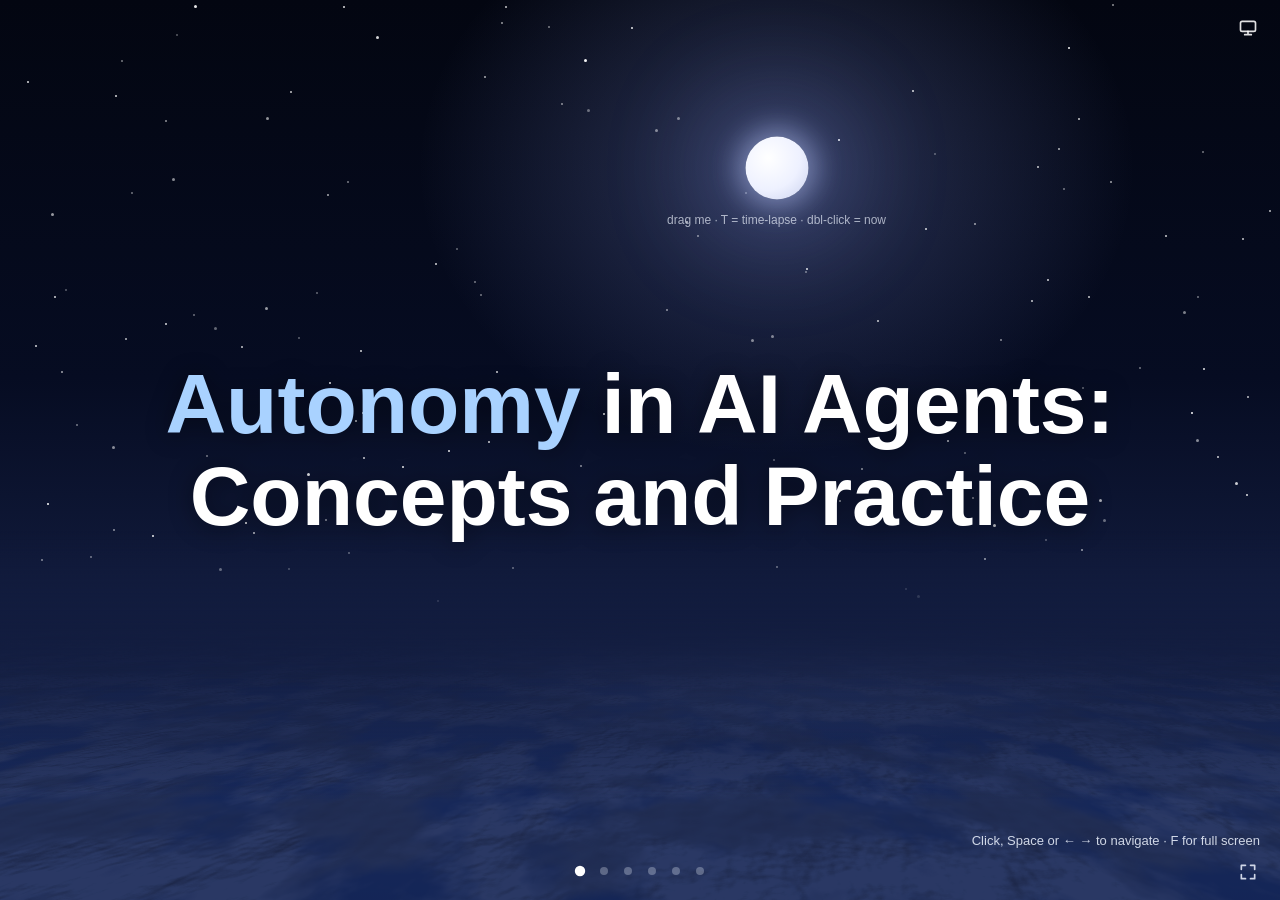
==== commit 17db2521: "Slide 5: add loop intro text; top-align block slides so the title gap is consistent" ====
--- a/index.html
+++ b/index.html
@@ -155,7 +155,7 @@
   /* building-blocks slide: builds up one layer per click */
   .slide.blocks { padding-top: clamp(24px, 5.5vh, 56px); padding-bottom: 68px; }
   .blocks .inner { min-height: 100%; grid-template-rows: auto 1fr auto; }
-  .blocks .stage { display: grid; gap: var(--band-gap); align-content: center; }
+  .blocks .stage { display: grid; gap: var(--band-gap); align-content: start; padding-top: var(--band-gap); }
   .band { display: grid; gap: 8px; }
   .band > h3 { margin: 0; padding-bottom: 3px; border-bottom: 2px solid var(--accent); font-size: clamp(16px, 1.5vw, 21px); }
   .band > h3 small { font-weight: 500; color: var(--muted); font-size: .72em; margin-left: .5em; }
@@ -436,6 +436,7 @@
     <div class="stage">
       <div class="band">
         <h3>The loop <small>an app that builds agent workflows, run by agent workflows</small></h3>
+        <p class="intro">Every change to AgentStudio starts as a <b>GitHub issue</b>. One workflow claims it, an author agent builds it on its own branch, four validators check the pull request in parallel, and a reviewer agent approves or sends it back for a bounded fix loop. On approval it <b>merges itself</b>. Anything an agent finds outside its task becomes a new issue, so the loop feeds itself.</p>
         <div class="item diag"><svg viewBox="0 0 1100 136" role="img" aria-label="Loop: issue, issue reviewer, author, validators, reviewer, auto-merge, with return paths for requested changes and new findings"><g class="tipt" tabindex="0" data-tip-title="Issue" data-tip="Every task starts as a GitHub issue with a severity label and a category label. Agents file them too: CLAUDE.md tells an agent to open an issue for any out-of-scope bug, gap or refactor it finds instead of widening its own task."><rect class="mb" x="10" y="50" width="150" height="44" rx="10"/><text class="mt" x="85" y="66">Issue</text><text class="mt" x="85" y="83" style="font-size:11px;fill:var(--muted)">filed by an agent</text></g><g class="tipt" tabindex="0" data-tip-title="Issue Reviewer" data-tip="A bundled AgentStudio workflow (examples/workflows/issue-reviewer.json): a cron trigger fires every 5 minutes and the agent self-assigns unassigned open issues through the GitHub MCP tool. The assignee is the claim, so two agents do not build the same issue."><rect class="mb" x="196" y="50" width="150" height="44" rx="10"/><text class="mt" x="271" y="66">Issue Reviewer</text><text class="mt" x="271" y="83" style="font-size:11px;fill:var(--muted)">claims the issue</text></g><g class="tipt" tabindex="0" data-tip-title="Author" data-tip="Not a workflow file but a rule in CLAUDE.md: each task runs in a sub-agent on its own branch and worktree, announces STARTED on the issue, comments at every checkpoint, pushes after every commit and opens a draft PR early. GitHub is the memory, so another agent can resume if this one dies."><rect class="mb" x="382" y="50" width="150" height="44" rx="10"/><text class="mt" x="457" y="66">Author</text><text class="mt" x="457" y="83" style="font-size:11px;fill:var(--muted)">own branch + worktree</text></g><g class="tipt" tabindex="0" data-tip-title="PR Validators" data-tip="Workflow examples/workflows/pr-validators.json: a Fork node fans the PR out to four parallel validators (CodeQL, code review, secret scan, dependency audit) and a Join node collects the results. A condition node passes only if all four pass."><rect class="mb" x="568" y="50" width="150" height="44" rx="10"/><text class="mt" x="643" y="66">Validators</text><text class="mt" x="643" y="83" style="font-size:11px;fill:var(--muted)">4 parallel checks</text></g><g class="tipt" tabindex="0" data-tip-title="Reviewer Agent" data-tip="Reads the PR and emits a strict JSON verdict (approve or request changes, with line comments). On approve, the next node queues a squash auto-merge. Added 15 May 2026 as autonomy track items 2 and 3 (issues 560 and 561)."><rect class="mb" x="754" y="50" width="150" height="44" rx="10"/><text class="mt" x="829" y="66">Reviewer</text><text class="mt" x="829" y="83" style="font-size:11px;fill:var(--muted)">approve or request changes</text></g><g class="tipt" tabindex="0" data-tip-title="Auto-merge" data-tip="On a unanimous pass, the workflow approves the PR and queues a squash merge with auto-merge. A janitor workflow then removes the merged worktree, local branch and remote branch on an hourly schedule."><rect class="mb" x="940" y="50" width="150" height="44" rx="10"/><text class="mt" x="1015" y="66">Auto-merge</text><text class="mt" x="1015" y="83" style="font-size:11px;fill:var(--muted)">squash into main</text></g><path class="ma" d="M160 72 H196"/><path class="ma" d="M346 72 H382"/><path class="ma" d="M532 72 H568"/><path class="ma" d="M718 72 H754"/><path class="ma" d="M904 72 H940"/><path class="ma" d="M829 94 V128 H457 V94"/><text class="ml" x="643" y="122">REQUEST CHANGES → FIXER LOOP (BOUNDED)</text><path class="ma" d="M457 50 V16 H85 V50"/><text class="ml" x="271" y="10">OUT-OF-SCOPE FINDING → NEW ISSUE</text></svg></div>
       </div>
       <div class="band">
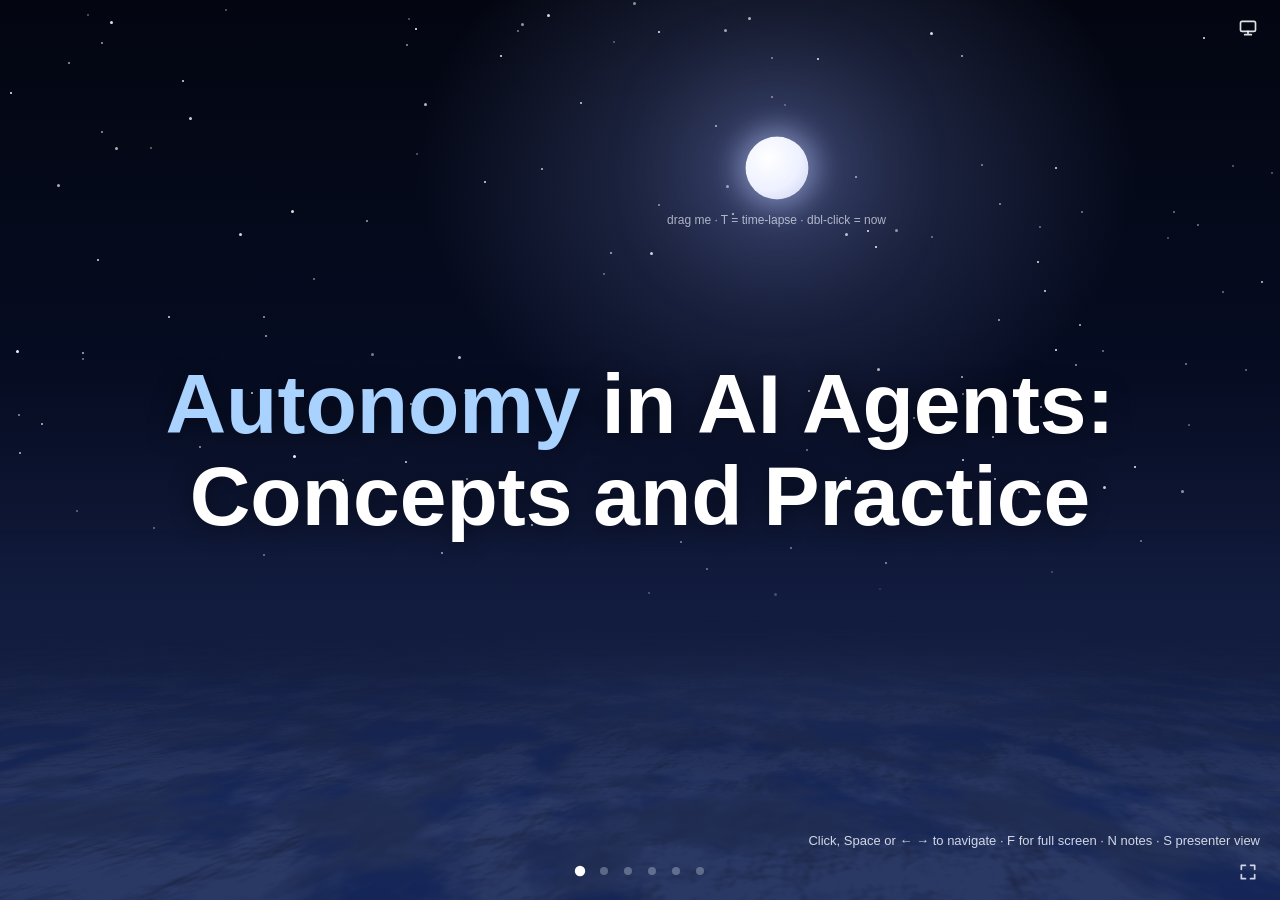
==== commit ed901044: "Add presenter scripts, notes overlay, presenter window and per-slide notes pad with Markdown export " ====
--- a/index.html
+++ b/index.html
@@ -306,6 +306,19 @@
     .w, .card, .src, .refs { opacity: 1 !important; transform: none !important; filter: none !important; animation: none !important; }
     .key { background-size: 100% .12em !important; animation: none !important; }
   }
+
+  /* presenter scripts: <aside class="notes"> inside each slide; never shown to the audience except via the N overlay */
+  .notes { display: none; }
+  .notes-overlay { position: fixed; left: 0; right: 0; bottom: 0; z-index: 90; max-height: 46vh; overflow: auto; padding: 16px 28px 22px;
+    background: color-mix(in srgb, var(--bg) 96%, transparent); border-top: 2px solid var(--accent); box-shadow: 0 -10px 30px rgba(0,0,0,.25);
+    font-size: clamp(15px, 1.5vw, 22px); line-height: 1.5; color: var(--ink); }
+  .notes-overlay[hidden] { display: none; }
+  .notes-overlay p { margin: 0 0 .6em; max-width: 70em; }
+  .notes-overlay .cue, .notes-overlay b { color: var(--accent); }
+  .notes-overlay .pad-row { display: flex; gap: 10px; align-items: flex-start; margin-top: 10px; }
+  .notes-overlay textarea { flex: 1; min-height: 4.5em; resize: vertical; padding: 8px 10px; border: 1px solid var(--line); border-radius: 8px;
+    background: var(--card); color: var(--ink); font: inherit; font-size: .8em; }
+  .notes-overlay button { padding: 6px 14px; border: 0; border-radius: 8px; background: var(--accent); color: var(--bg); font: inherit; font-size: .75em; cursor: pointer; }
 </style>
 </head>
 <body>
@@ -313,6 +326,12 @@
 <div class="grab" title="Drag to change the time of day (double-click: back to now)"></div>
 <section class="slide title active" data-reveal="title">
   <div class="inner"><h1><span class="accent">Autonomy</span> in AI Agents:<br>Concepts and Practice</h1></div>
+  <aside class="notes">
+    <p>Welcome. Today is about one word that appears in every AI headline: <b>autonomy</b>.</p>
+    <p>Two questions: what do researchers and vendors actually mean by an "agent", and how are agents being given more autonomy in practice?</p>
+    <p>I will end with a case from my own work, an app whose agents built the app itself.</p>
+    <p><span class="cue">Roadmap: definitions, what makes an agent, a real example, how autonomy is granted.</span></p>
+  </aside>
 </section>
 
 <section class="slide defs fit" data-reveal="cards">
@@ -379,6 +398,14 @@
       </ol>
     </footer>
   </div>
+  <aside class="notes">
+    <p>Read this slide left to right as a timeline. The wording of "agent" changed a lot in four years.</p>
+    <p><b>2023, abstract.</b> Shavit and Xi describe an agent by what it does: it senses, decides and acts toward complex goals with limited supervision.</p>
+    <p><b>2024, concrete.</b> Google talks about observing the world and acting with tools. Anthropic adds the key shift: the LLM itself directs its own process and tool use.</p>
+    <p><b>2025, independence and plurality.</b> OpenAI says agents independently accomplish tasks on your behalf. Sapkota moves to many agents collaborating.</p>
+    <p><b>2026, scale.</b> Tomašev: decompose problems and delegate to other agents and humans. The Singapore consensus: agents can act, with direct effects on the systems they connect to.</p>
+    <p><span class="cue">Takeaway: from "describes" to "decides" to "delegates". Autonomy is the thread. Hover a year for its one-line summary.</span></p>
+  </aside>
 </section>
 
 <section class="slide blocks fit traits" data-reveal="static">
@@ -412,6 +439,13 @@
       </ol>
     </footer>
   </div>
+  <aside class="notes">
+    <p>Two bands. Top: what an agent <i>does</i>. Bottom: what it is <i>made of</i>.</p>
+    <p><b>Characteristics.</b> Start with autonomy, the topic of the talk: it controls its own actions. Then goal-directed, perceives its environment, social ability, reasons and plans, acts through tools. The first four trace back to Wooldridge and Jennings in 1995, which shows the idea is old and the LLM is what changed.</p>
+    <p><b>Building blocks.</b> Walk the diagram: the LLM reasons and decides. Instructions and context guide it. Tools let it read, act and delegate. The environment returns ground truth after each step. Session and memory live outside the model. Guardrails wrap everything.</p>
+    <p>The dashed box is the <b>harness</b>: the loop around the model. Hover it for the definition and the sources I followed.</p>
+    <p><span class="cue">Takeaway: an agent is an LLM that reasons and decides, acts through tools on its environment and on other agents, all inside guardrails.</span></p>
+  </aside>
 </section>
 
 <section class="slide blocks fit" data-reveal="static">
@@ -428,6 +462,12 @@
       </div>
     </div>
   </div>
+  <aside class="notes">
+    <p>Now the practice part. AgentStudio is my desktop app where you <b>draw a multi-agent workflow on a canvas</b> instead of writing code.</p>
+    <p>Nodes are Agent, Tool, Trigger and Condition, joined by edges. The drawing is the runnable definition. It runs on the Claude Agent SDK and OpenAI Agents, tools come from MCP servers, and cron or webhook triggers let it run unattended.</p>
+    <p>Left screenshot: day 1, 12 May 2026. Right screenshot: today, the workflow that maintains AgentStudio itself. Click an image to zoom.</p>
+    <p><span class="cue">Bridge: its own repository became its first workload, a test of autonomy on a real, growing codebase.</span></p>
+  </aside>
 </section>
 
 <section class="slide blocks fit" data-reveal="static">
@@ -457,6 +497,13 @@
       </ol>
     </footer>
   </div>
+  <aside class="notes">
+    <p>Every change starts as a <b>GitHub issue</b>. Walk the loop: the issue reviewer claims it, the author builds on its own branch, four validators check the pull request in parallel, the reviewer approves or sends it back for a bounded fix loop, then it merges itself.</p>
+    <p>The detail I like: anything an agent finds outside its task becomes a new issue. The loop feeds itself.</p>
+    <p>Timeline. Day 1 (12 May) built by hand with Claude. 13 May: CLI and cron, so it runs unattended. 15 May: the loop closes with reviewer, validators and auto-merge. July: it runs at scale in numbered waves.</p>
+    <p>Numbers, read from GitHub on 6 Oct 2026: 1,303 commits, 920 merged PRs, 1,468 issues, over 17 days with commits.</p>
+    <p><span class="cue">Say plainly: this is one project and one developer's experience, not a benchmark. Hover a box for what each step really is.</span></p>
+  </aside>
 </section>
 
 <section class="slide blocks fit traits" data-reveal="rows">
@@ -487,6 +534,16 @@
       </ol>
     </footer>
   </div>
+  <aside class="notes">
+    <p>Final slide: how do agents <i>get</i> autonomy? Six shifts, each "before" and "now".</p>
+    <p><b>Spawns its own agents</b>: from fixed roles to a lead agent deciding how many subagents to launch, and peers messaging each other.</p>
+    <p><b>Builds its own tools</b>: from a fixed tool list to writing code and saving the tool it needed.</p>
+    <p><b>Acts on its environment</b>: runs code in a sandbox, even operates a computer like a person.</p>
+    <p><b>Works out what is needed</b>: expands a short request into a plan, asks clarifying questions, tests the result itself.</p>
+    <p><b>Checks its own work</b>: models praise their own output, so a separate evaluator agent judges it.</p>
+    <p><b>Is supervised less</b>: people move to auto-approve and watch. Auto-approve grows from about 20% to over 40% of sessions (Anthropic 2026).</p>
+    <p><span class="cue">Closing: autonomy is granted step by step as trust and tooling grow. Questions?</span></p>
+  </aside>
 </section>
 
 <svg width="0" height="0" style="position:absolute" aria-hidden="true"><defs><marker id="ah" viewBox="0 0 10 10" refX="10" refY="5" markerWidth="9" markerHeight="9" markerUnits="userSpaceOnUse" orient="auto-start-reverse"><path d="M0 0L10 5L0 10z" style="fill:var(--accent)"/></marker></defs></svg>
@@ -495,7 +552,7 @@
   <div class="lb-stage"><img alt=""></div>
 </div>
 <div class="dots" role="group" aria-label="Slides"></div>
-<div class="hint">Click, Space or ← → to navigate · F for full screen</div>
+<div class="hint">Click, Space or ← → to navigate · F for full screen · N notes · S presenter view</div>
 <button class="now" title="Back to the current time of day (Esc)">&#8634; Now</button>
 <div class="theme-wrap">
   <button class="theme" data-mode="system" aria-label="Colour theme: System" aria-haspopup="menu" aria-expanded="false" title="Theme">
@@ -603,6 +660,7 @@
     dotBox.append(b);
     return b;
   });
+  let notesReady = false;
   let i = -1;                                   // -1 = nothing shown yet, so the first go() always applies
   function go(n) {
     n = Math.max(0, Math.min(slides.length - 1, n));
@@ -612,6 +670,7 @@
     dots.forEach((d, k) => d.classList.toggle("on", k === i));
     document.body.classList.toggle("on-defs", i > 0);
     history.replaceState(null, "", "#" + (i + 1)); // keep the current page in the URL so a refresh stays here
+    if (notesReady) syncNotes();
   }
   // Slide number from the URL hash (#1, #2 …); anything invalid falls back to the first slide.
   const slideFromHash = () => (parseInt(location.hash.slice(1), 10) || 1) - 1;
@@ -683,10 +742,105 @@
   fsBtn.addEventListener("click", e => { e.stopPropagation(); toggleFullscreen(); fsBtn.blur(); });
 
   addEventListener("keydown", e => {
+    if (e.target.closest?.("textarea")) return;     // typing in the notes pad must not navigate
     if (["ArrowRight", "ArrowDown", " ", "PageDown"].includes(e.key)) { e.preventDefault(); go(i + 1); }
     else if (["ArrowLeft", "ArrowUp", "PageUp"].includes(e.key)) { e.preventDefault(); go(i - 1); }
     else if (e.key.toLowerCase() === "f" && !e.metaKey && !e.ctrlKey) toggleFullscreen();
-  });
+    else if (e.key.toLowerCase() === "n" && !e.metaKey && !e.ctrlKey) toggleNotes();
+    else if (e.key.toLowerCase() === "s" && !e.metaKey && !e.ctrlKey) openPresenter();
+  });
+
+  // Presenter scripts. Each slide carries its script in <aside class="notes">.
+  // N toggles an overlay in this window; S opens a presenter window (script, next slide, timers) that follows and drives this one.
+  const overlay = document.createElement("div");
+  overlay.className = "notes-overlay"; overlay.hidden = true;
+  overlay.innerHTML = '<div class="script"></div><div class="pad-row"><textarea placeholder="Your notes for this slide (saved in this browser)"></textarea><button type="button">Export .md</button></div>';
+  document.body.append(overlay);
+  const scriptBox = overlay.querySelector(".script"), padBox = overlay.querySelector("textarea");
+
+  // Per-slide notes pad, kept in this browser's localStorage and exported as Markdown.
+  const PAD_KEY = "deckNotes";
+  const loadPad = () => { try { return JSON.parse(localStorage.getItem(PAD_KEY)) || {}; } catch (e) { return {}; } };
+  const savePad = (k, text) => {
+    const all = loadPad();
+    if (text.trim()) all[k] = text; else delete all[k];
+    try { localStorage.setItem(PAD_KEY, JSON.stringify(all)); } catch (e) {}
+  };
+  function exportPad() {
+    const all = loadPad();
+    const parts = slides.map((_, k) => all[k] && "## " + (k + 1) + ". " + titleOf(k) + "\n\n" + all[k].trim()).filter(Boolean);
+    const md = "# " + document.title + " — notes\n\n" + (parts.join("\n\n") || "_No notes yet._") + "\n";
+    const a = document.createElement("a");
+    a.href = URL.createObjectURL(new Blob([md], { type: "text/markdown" }));
+    a.download = "notes-" + new Date().toISOString().slice(0, 10) + ".md";
+    a.click(); URL.revokeObjectURL(a.href);
+  }
+  padBox.addEventListener("input", () => savePad(i, padBox.value));
+  overlay.querySelector("button").addEventListener("click", exportPad);
+  const notesOf = k => slides[k]?.querySelector(".notes")?.innerHTML || "<p><i>No script for this slide.</i></p>";
+  const titleOf = k => slides[k] ? (slides[k].querySelector("h1, h2")?.textContent.replace(/\s+/g, " ").trim() || "Slide " + (k + 1)) : "End of deck";
+  let presenter = null;
+  notesReady = true; syncNotes();
+  function syncNotes() {
+    scriptBox.innerHTML = notesOf(i);
+    padBox.value = loadPad()[i] || "";
+    if (presenter && !presenter.closed) presenter.postMessage({ deck: "state", i, total: slides.length,
+      title: titleOf(i), next: i + 1 < slides.length ? titleOf(i + 1) : "End of deck", notes: notesOf(i), pad: padBox.value }, "*");
+  }
+  function toggleNotes() { overlay.hidden = !overlay.hidden; if (!overlay.hidden) syncNotes(); }
+  const PRESENTER_HTML = `<!doctype html><meta charset="utf-8"><title>Presenter view</title>
+<style>
+  body { margin: 0; font: 16px/1.5 -apple-system, BlinkMacSystemFont, "Segoe UI", Helvetica, Arial, sans-serif; background: #0b1320; color: #e9eff9; display: grid; grid-template-rows: auto 1fr auto; height: 100vh; }
+  header, footer { display: flex; gap: 18px; align-items: baseline; padding: 10px 20px; background: #121c2e; }
+  header b { font-size: 20px; } .t { font-variant-numeric: tabular-nums; color: #6fa8ff; } .sp { flex: 1; }
+  textarea { width: 100%; min-height: 7em; box-sizing: border-box; margin-top: 8px; padding: 10px 12px; border: 1px solid #31456a; border-radius: 8px; background: #121c2e; color: inherit; font: 16px/1.5 inherit; resize: vertical; }
+  main { overflow: auto; padding: 18px 28px; font-size: 22px; line-height: 1.55; } main p { margin: 0 0 .7em; max-width: 46em; }
+  main b, main .cue { color: #6fa8ff; } .next { color: #94a5bf; } .off { color: #ff9a9a; }
+  button { font: inherit; padding: 6px 16px; border: 0; border-radius: 8px; background: #243349; color: inherit; cursor: pointer; } button:hover { background: #31456a; }
+</style>
+<header><b id="pos">–</b><span id="ttl"></span><span class="sp"></span><span>Slide <span class="t" id="st">0:00</span></span><span>Total <span class="t" id="tt">0:00</span></span><button id="rs">Reset timer</button></header>
+<main><div id="notes"></div><textarea id="pad" placeholder="Your notes for this slide (saved in the browser)"></textarea></main>
+<footer><button id="pv">← Prev</button><button id="nx">Next →</button><button id="ex">Export notes (.md)</button><span class="sp"></span><span class="next">Next: <span id="nxt">–</span></span><span class="off" id="off"></span></footer>`;
+  function openPresenter() {
+    if (presenter && !presenter.closed) { presenter.focus(); return; }
+    presenter = window.open("", "presenter", "width=900,height=700");
+    if (!presenter) return;
+    presenter.document.write(PRESENTER_HTML);
+    presenter.document.close();
+    const run = function (deckWin) {                        // runs inside the presenter window
+      const $ = id => document.getElementById(id), fmt = t => Math.floor(t / 60000) + ":" + String(Math.floor(t / 1000) % 60).padStart(2, "0");
+      let t0 = Date.now(), ts = t0, cur = -1;
+      const send = d => deckWin.closed ? ($("off").textContent = "Deck window closed") : deckWin.postMessage({ deck: "cmd", d }, "*");
+      addEventListener("message", e => {
+        const m = e.data; if (!m || m.deck !== "state") return;
+        const cur0 = cur; if (m.i !== cur) { cur = m.i; ts = Date.now(); }
+        $("pos").textContent = (m.i + 1) + " / " + m.total; $("ttl").textContent = m.title;
+        $("notes").innerHTML = m.notes; if (document.activeElement !== $("pad") || m.i !== cur0) $("pad").value = m.pad; $("nxt").textContent = m.next; $("off").textContent = "";
+      });
+      $("pad").oninput = () => deckWin.postMessage({ deck: "cmd", note: $("pad").value }, "*");
+      $("ex").onclick = () => deckWin.postMessage({ deck: "cmd", exp: 1 }, "*");
+      $("pv").onclick = () => send(-1); $("nx").onclick = () => send(1);
+      $("rs").onclick = () => { t0 = ts = Date.now(); };
+      addEventListener("keydown", e => {
+        if (e.target.tagName === "TEXTAREA") return;
+        if (["ArrowRight", "ArrowDown", " ", "PageDown"].includes(e.key)) { e.preventDefault(); send(1); }
+        else if (["ArrowLeft", "ArrowUp", "PageUp"].includes(e.key)) { e.preventDefault(); send(-1); }
+      });
+      setInterval(() => { $("st").textContent = fmt(Date.now() - ts); $("tt").textContent = fmt(Date.now() - t0); }, 500);
+      send(0);
+    };
+    const sc = presenter.document.createElement("script");
+    sc.textContent = "(" + run + ")(window.opener)";
+    presenter.document.body.append(sc);
+    setTimeout(syncNotes, 50);
+  }
+  addEventListener("message", e => {
+    if (e.source !== presenter || !e.data || e.data.deck !== "cmd") return;
+    if (typeof e.data.note === "string") savePad(i, e.data.note);
+    else if (e.data.exp) exportPad();
+    else if (e.data.d) go(i + e.data.d); else syncNotes();
+  });
+  addEventListener("pagehide", () => { if (presenter && !presenter.closed) presenter.close(); });
   // Click navigation: background only. Clicks on text, cards, links or buttons do nothing,
   // and a drag / text selection is never treated as a click.
   const isBackground = el => el.matches("html, body, .slide, .inner, .grid, .col, .stage, .band");
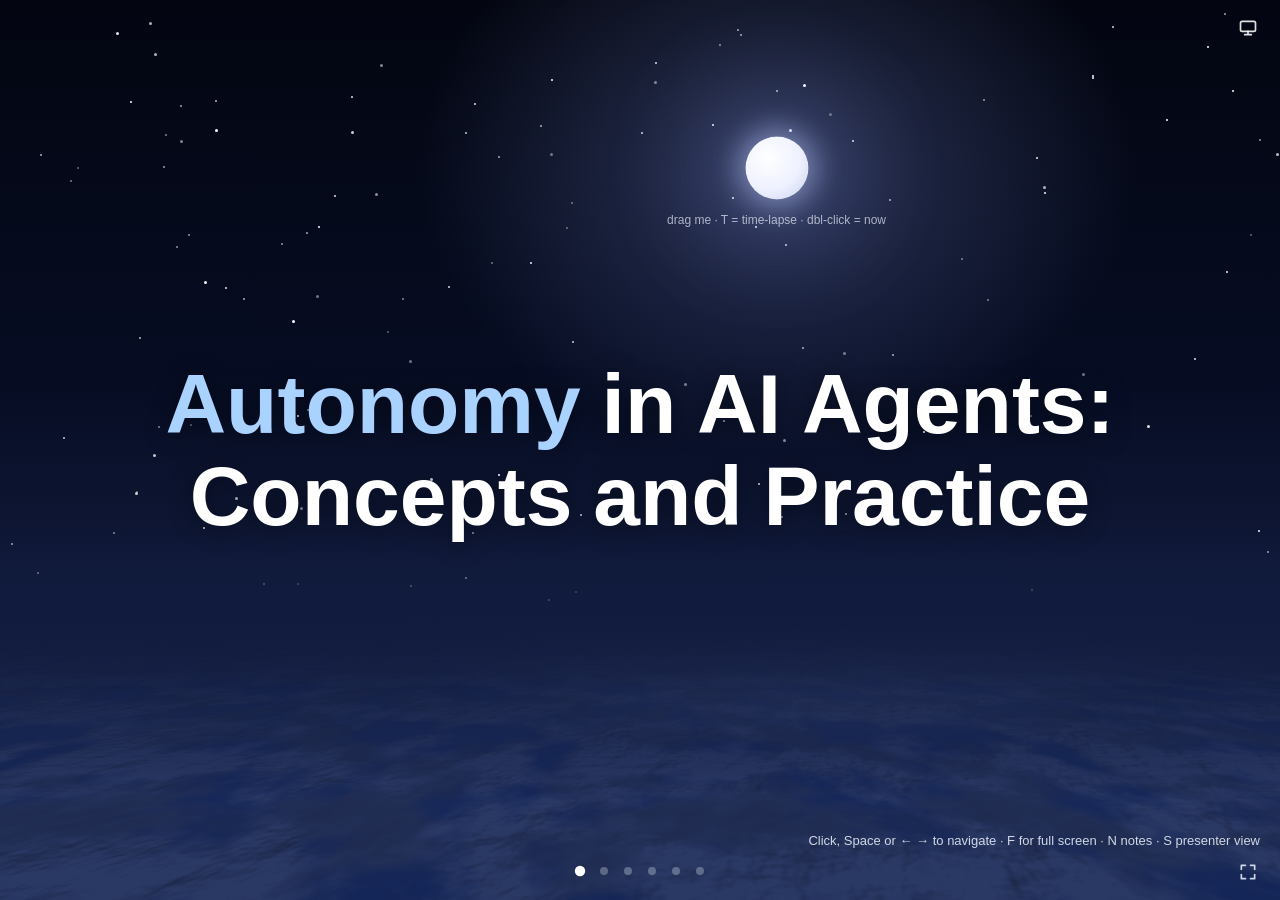
==== commit e1adbf01: "Add lite sky mode to stop GPU tile flicker on battery Drops the 3D cloud plane, wisps, blend overlay" ====
--- a/index.html
+++ b/index.html
@@ -39,6 +39,12 @@
     will-change: transform; animation: forward var(--t) linear infinite; }
   .sky .low  { --t: 52s; background-image: url("data:image/svg+xml,%3Csvg%20xmlns%3D%27http%3A%2F%2Fwww.w3.org%2F2000%2Fsvg%27%20width%3D%271024%27%20height%3D%271024%27%3E%3Cfilter%20id%3D%27f%27%20x%3D%270%27%20y%3D%270%27%20width%3D%27100%25%27%20height%3D%27100%25%27%20color-interpolation-filters%3D%27sRGB%27%3E%3CfeTurbulence%20type%3D%27fractalNoise%27%20baseFrequency%3D%270.0045%200.0045%27%20numOctaves%3D%274%27%20seed%3D%2711%27%20stitchTiles%3D%27stitch%27%20result%3D%27n%27%2F%3E%3CfeColorMatrix%20in%3D%27n%27%20type%3D%27matrix%27%20values%3D%270%200%200%200%201%20%200%200%200%200%201%20%200%200%200%200%201%20%204.2%200%200%200%20-1.55%27%20result%3D%27m%27%2F%3E%3CfeDiffuseLighting%20in%3D%27n%27%20surfaceScale%3D%2710%27%20diffuseConstant%3D%271.15%27%20lighting-color%3D%27%23fff%27%20result%3D%27l%27%3E%3CfeDistantLight%20azimuth%3D%27235%27%20elevation%3D%2748%27%2F%3E%3C%2FfeDiffuseLighting%3E%3CfeColorMatrix%20in%3D%27l%27%20type%3D%27matrix%27%20values%3D%270.5%200%200%200%200.36%20%200%200.5%200%200%200.38%20%200%200%200.45%200%200.44%20%200%200%200%200%201%27%20result%3D%27c%27%2F%3E%3CfeComposite%20in%3D%27c%27%20in2%3D%27m%27%20operator%3D%27in%27%2F%3E%3C%2Ffilter%3E%3Crect%20width%3D%27100%25%27%20height%3D%27100%25%27%20filter%3D%27url%28%23f%29%27%2F%3E%3C%2Fsvg%3E"); opacity: .9; }
   .sky .deck { --t: 26s; background-image: url("data:image/svg+xml,%3Csvg%20xmlns%3D%27http%3A%2F%2Fwww.w3.org%2F2000%2Fsvg%27%20width%3D%271024%27%20height%3D%271024%27%3E%3Cfilter%20id%3D%27f%27%20x%3D%270%27%20y%3D%270%27%20width%3D%27100%25%27%20height%3D%27100%25%27%20color-interpolation-filters%3D%27sRGB%27%3E%3CfeTurbulence%20type%3D%27fractalNoise%27%20baseFrequency%3D%270.0055%200.0055%27%20numOctaves%3D%275%27%20seed%3D%275%27%20stitchTiles%3D%27stitch%27%20result%3D%27n%27%2F%3E%3CfeColorMatrix%20in%3D%27n%27%20type%3D%27matrix%27%20values%3D%270%200%200%200%201%20%200%200%200%200%201%20%200%200%200%200%201%20%204.6%200%200%200%20-1.85%27%20result%3D%27m%27%2F%3E%3CfeDiffuseLighting%20in%3D%27n%27%20surfaceScale%3D%2720%27%20diffuseConstant%3D%271.15%27%20lighting-color%3D%27%23fff%27%20result%3D%27l%27%3E%3CfeDistantLight%20azimuth%3D%27235%27%20elevation%3D%2748%27%2F%3E%3C%2FfeDiffuseLighting%3E%3CfeColorMatrix%20in%3D%27l%27%20type%3D%27matrix%27%20values%3D%270.62%200%200%200%200.42%20%200%200.62%200%200%200.44%20%200%200%200.558%200%200.5%20%200%200%200%200%201%27%20result%3D%27c%27%2F%3E%3CfeComposite%20in%3D%27c%27%20in2%3D%27m%27%20operator%3D%27in%27%2F%3E%3C%2Ffilter%3E%3Crect%20width%3D%27100%25%27%20height%3D%27100%25%27%20filter%3D%27url%28%23f%29%27%2F%3E%3C%2Fsvg%3E"); }
+  /* lite sky: the 3D cloud plane and blend layers need big GPU textures, which flicker on battery power; drop them (auto on battery, L toggles) */
+  body.lite .sky .plane, body.lite .sky .zoom { display: none; }
+  body.lite .sky .fly { animation: none; }
+  body.lite .w { filter: none; }
+  body.lite:not(.on-defs) .slide.title { text-shadow: 0 1px 6px rgba(0,0,0,.4); }
+  body.lite .sky .ground::before, body.lite .sky .ground i { display: none; }
   .sky .haze { position: absolute; left: 0; right: 0; top: calc(var(--hz) - 9vh); height: 18vh;
     background: linear-gradient(to bottom, transparent, color-mix(in srgb, var(--hz-col) 92%, transparent) 50%, transparent); }
   .sky .ground::before { content: ""; position: absolute; inset: 0; z-index: 2; mix-blend-mode: multiply; background: var(--tint); }
@@ -1054,5 +1060,20 @@
     else if (e.key === "0") lbReset();
   }, true);
 </script>
+<script>
+  // Lite sky on battery (Chrome only; elsewhere use L): avoids GPU texture flicker.
+  (() => {
+    const set = on => document.body.classList.toggle("lite", on);
+    let manual = false;
+    if (navigator.getBattery) navigator.getBattery().then(b => {
+      const sync = () => { if (!manual) set(!b.charging); };
+      sync(); b.addEventListener("chargingchange", sync);
+    }).catch(() => {});
+    addEventListener("keydown", e => {
+      if (e.key.toLowerCase() !== "l" || e.metaKey || e.ctrlKey || e.altKey || e.repeat) return;
+      manual = true; set(!document.body.classList.contains("lite"));
+    });
+  })();
+</script>
 </body>
 </html>
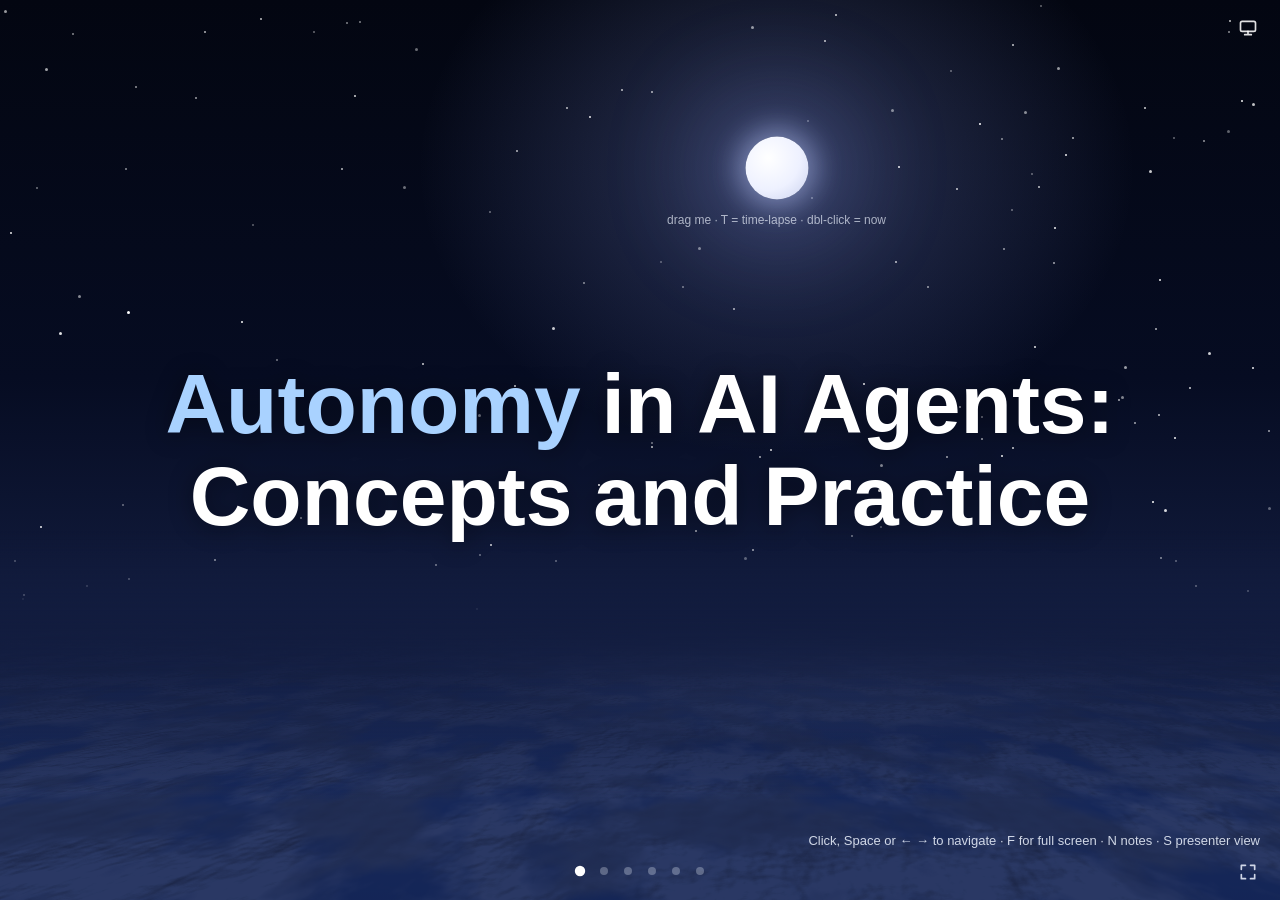
==== commit f94d0d1e: "Building blocks diagram: center AGENT label, outline TOOLS box, rename Orchestration to Collaboratio" ====
--- a/index.html
+++ b/index.html
@@ -424,7 +424,7 @@
       </div>
       <div class="band">
         <h3>Building blocks <small>what an agent is made of</small></h3>
-        <div class="item diag"><svg viewBox="-8 0 1116 290"><g transform="translate(160 0)"><g class="tipt" tabindex="0" data-tip-title="Harness" data-tip="The loop that calls the model and routes its tool calls (Martin et al. 2026). In Codex it also assembles the instructions and enforces sandbox permissions and approvals (Bolin 2026). Broader definitions add the sandbox and tools (Trivedy 2026); this diagram follows Martin and keeps those outside, along with the session, the environment and other agents. Here: the dashed box except the LLM."><rect class="node dash" x="4" y="20" width="712" height="250" rx="20" style="fill:none;pointer-events:all;stroke:var(--accent)"/></g><rect class="node" x="22" y="50" width="676" height="190" rx="16" style="fill:none"/><text class="ml" x="38" y="72" style="text-anchor:start">AGENT</text><g class="tipt" tabindex="0" data-tip-pos="below" data-tip-title="Session &amp; memory" data-tip="Durable state kept outside the model's context window and outside the harness: the append-only log of everything that happened (Martin et al. 2026), and memory the agent writes for later sessions, such as progress files (Young 2025). The harness reads slices of it to build the context."><rect class="mb g" x="-160" y="165" width="140" height="40" rx="9"/><text class="mt" x="-90.0" y="179">Session &amp; memory</text><text class="mt" x="-90.0" y="194" style="font-size:11px;fill:var(--muted)">durable store</text></g><path class="ma two" d="M44 185H-20"/><g class="tipt" tabindex="0" data-tip-title="Guardrails" data-tip="Layered checks around the agent: relevance and safety classifiers, PII filters, moderation, rules-based protections and risk ratings for tools. In Codex, the harness enforces sandbox permissions and approval policies (Bolin 2026)."><rect class="mb g" x="30" y="7" width="120" height="26" rx="9"/><text class="mt" x="90.0" y="20.5">Guardrails</text></g><g class="tipt" tabindex="0" data-tip-title="Instructions" data-tip="Explicit guidelines that define how the agent behaves. Best built from existing procedures, with clear actions and the edge cases spelled out. The harness assembles them, with other context, into each prompt (Bolin 2026)."><rect class="mb g" x="44" y="85" width="150" height="40" rx="9"/><text class="mt" x="119.0" y="105.5">Instructions</text></g><g class="tipt" tabindex="0" data-tip-pos="below" data-tip-title="Context" data-tip="What the harness puts in the model's context window at each step. It selects it from the session log, for example by taking slices of the event stream (Martin et al. 2026)."><rect class="mb g" x="44" y="165" width="150" height="40" rx="9"/><text class="mt" x="119.0" y="185.5">Context</text></g><g class="tipt" tabindex="0" data-tip-title="LLM" data-tip="The model that reasons and decides: it plans the next step, selects tools and recognizes when the work is done."><rect class="mb" x="272" y="105" width="176" height="80" rx="9"/><text class="mt" x="360.0" y="137.0" style="font-size:16px;font-weight:700">LLM</text><text class="mt" x="360.0" y="157.0" style="font-size:12px;fill:var(--muted)">reasons · plans · decides</text></g><path class="ma " d="M194 105H233V128H272"/><path class="ma two" d="M194 185H233V162H272"/><path class="ma two" d="M448 145H526"/><rect class="node" x="512" y="68" width="170" height="154" rx="12" style="fill:none"/><text class="ml" x="597" y="86">TOOLS</text><g class="tipt" tabindex="0" data-tip-title="Data tools" data-tip="Retrieve the context the task needs: the model writes its own queries to databases, documents or the web."><rect class="mb g" x="526" y="90" width="142" height="30" rx="9"/><text class="mt" x="597.0" y="105.5">Data (retrieval)</text></g><g class="tipt" tabindex="0" data-tip-pos="left" data-tip-title="Action tools" data-tip="Let the agent change things: update a record, send a message, hand a ticket to a human."><rect class="mb g" x="526" y="130" width="142" height="30" rx="9"/><text class="mt" x="597.0" y="145.5">Action</text></g><g class="tipt" tabindex="0" data-tip-pos="below" data-tip-title="Orchestration tools" data-tip="Other agents exposed as tools, so one agent can delegate part of the work to another."><rect class="mb g" x="526" y="170" width="142" height="30" rx="9"/><text class="mt" x="597.0" y="185.5">Orchestration</text></g><g class="tipt" tabindex="0" data-tip-title="Environment" data-tip="What the agent acts on, including the backends of its tools, such as a sandbox where code runs and files are edited. The harness calls them like any other tool (Martin et al. 2026). At each step the environment returns ground truth, such as tool-call results or code execution output, so the agent can assess its progress (Anthropic 2024)."><rect class="mb g" x="790" y="70" width="150" height="90" rx="9"/><text class="mt" x="865.0" y="108">Environment</text><text class="mt" x="865.0" y="127" style="font-size:11px;fill:var(--muted)">sandbox · data · APIs</text></g><g class="tipt" tabindex="0" data-tip-pos="below" data-tip-title="Other agents" data-tip="Agents the work can be delegated to, either as tools called by a manager or through handoffs between peers. Martin et al. 2026 call a model plus its harness a 'brain', so each of these has its own harness outside this one; the orchestration logic that spawns or hands off to them belongs to the caller (Trivedy 2026)."><rect class="mb g" x="790" y="172" width="150" height="48" rx="9"/><text class="mt" x="865.0" y="196.5">Other agents</text></g><path class="ma " d="M790 105H668"/><path class="ma " d="M668 145H790"/><path class="ma two" d="M668 185H790"/><text class="ml" x="753" y="99">READ</text><text class="ml" x="753" y="139">ACT</text><text class="ml" x="753" y="179">DELEGATE</text><text class="ml" x="360" y="228">LOOP: PLAN · ACT · OBSERVE</text></g></svg></div>
+        <div class="item diag"><svg viewBox="-8 0 1150 290"><g><g class="tipt" tabindex="0" data-tip-title="Harness" data-tip="The loop that calls the model and routes its tool calls (Martin et al. 2026). In Codex it also assembles the instructions and enforces sandbox permissions and approvals (Bolin 2026). Broader definitions add the sandbox and tools (Trivedy 2026); this diagram follows Martin and keeps those outside, along with the environment and other agents. The session and memory sit inside the agent box but outside the harness. Here: the dashed box except the LLM and the session &amp; memory."><rect class="node dash" x="4" y="20" width="906" height="250" rx="20" style="fill:none;pointer-events:all;stroke:var(--accent)"/></g><rect class="node" x="22" y="50" width="870" height="190" rx="16" style="fill:none"/><text class="ml" x="457" y="72">AGENT</text><g class="tipt" tabindex="0" data-tip-pos="below" data-tip-title="Session &amp; memory" data-tip="Durable state kept outside the model's context window: the append-only log of everything that happened (Martin et al. 2026), and memory the agent writes for later sessions, such as progress files (Young 2025). The harness reads slices of it to build the context."><rect class="mb g" x="44" y="165" width="150" height="40" rx="9"/><text class="mt" x="119.0" y="179">Session &amp; memory</text><text class="mt" x="119.0" y="194" style="font-size:11px;fill:var(--muted)">durable store</text></g><g class="tipt" tabindex="0" data-tip-title="Guardrails" data-tip="Layered checks around the agent: relevance and safety classifiers, PII filters, moderation, rules-based protections and risk ratings for tools. In Codex, the harness enforces sandbox permissions and approval policies (Bolin 2026)."><rect class="mb g" x="30" y="7" width="120" height="26" rx="9"/><text class="mt" x="90.0" y="20.5">Guardrails</text></g><path class="ma two" d="M194 185H238"/><g transform="translate(194 0)"><g class="tipt" tabindex="0" data-tip-title="Instructions" data-tip="Explicit guidelines that define how the agent behaves. Best built from existing procedures, with clear actions and the edge cases spelled out. The harness assembles them, with other context, into each prompt (Bolin 2026)."><rect class="mb g" x="44" y="85" width="150" height="40" rx="9"/><text class="mt" x="119.0" y="105.5">Instructions</text></g><g class="tipt" tabindex="0" data-tip-pos="below" data-tip-title="Context" data-tip="What the harness puts in the model's context window at each step. It selects it from the session log, for example by taking slices of the event stream (Martin et al. 2026)."><rect class="mb g" x="44" y="165" width="150" height="40" rx="9"/><text class="mt" x="119.0" y="185.5">Context</text></g><g class="tipt" tabindex="0" data-tip-title="LLM" data-tip="The model that reasons and decides: it plans the next step, selects tools and recognizes when the work is done."><rect class="mb" x="272" y="105" width="176" height="80" rx="9"/><text class="mt" x="360.0" y="137.0" style="font-size:16px;font-weight:700">LLM</text><text class="mt" x="360.0" y="157.0" style="font-size:12px;fill:var(--muted)">reasons · plans · decides</text></g><path class="ma " d="M194 105H233V128H272"/><path class="ma two" d="M194 185H233V162H272"/><path class="ma two" d="M448 145H526"/><rect class="node" x="512" y="68" width="170" height="154" rx="12" style="fill:none;stroke:var(--accent);stroke-width:1.2"/><text class="ml" x="597" y="86">TOOLS</text><g class="tipt" tabindex="0" data-tip-title="Data tools" data-tip="Retrieve the context the task needs: the model writes its own queries to databases, documents or the web."><rect class="mb g" x="526" y="90" width="142" height="30" rx="9"/><text class="mt" x="597.0" y="105.5">Data (retrieval)</text></g><g class="tipt" tabindex="0" data-tip-pos="left" data-tip-title="Action tools" data-tip="Let the agent change things: update a record, send a message, hand a ticket to a human."><rect class="mb g" x="526" y="130" width="142" height="30" rx="9"/><text class="mt" x="597.0" y="145.5">Action</text></g><g class="tipt" tabindex="0" data-tip-pos="below" data-tip-title="Collaboration tools" data-tip="Other agents exposed as tools, or handoffs to peers, so one agent can delegate or share part of the work with another."><rect class="mb g" x="526" y="170" width="142" height="30" rx="9"/><text class="mt" x="597.0" y="185.5">Collaboration</text></g><g class="tipt" tabindex="0" data-tip-title="Environment" data-tip="What the agent acts on, including the backends of its tools, such as a sandbox where code runs and files are edited. The harness calls them like any other tool (Martin et al. 2026). At each step the environment returns ground truth, such as tool-call results or code execution output, so the agent can assess its progress (Anthropic 2024)."><rect class="mb g" x="790" y="70" width="150" height="90" rx="9"/><text class="mt" x="865.0" y="108">Environment</text><text class="mt" x="865.0" y="127" style="font-size:11px;fill:var(--muted)">sandbox · data · APIs</text></g><g class="tipt" tabindex="0" data-tip-pos="below" data-tip-title="Other agents" data-tip="Agents the work can be delegated to, either as tools called by a manager or through handoffs between peers. Martin et al. 2026 call a model plus its harness a 'brain', so each of these has its own harness outside this one; the orchestration logic that spawns or hands off to them belongs to the caller (Trivedy 2026)."><rect class="mb g" x="790" y="172" width="150" height="48" rx="9"/><text class="mt" x="865.0" y="196.5">Other agents</text></g><path class="ma " d="M790 105H668"/><path class="ma " d="M668 145H790"/><path class="ma two" d="M668 185H790"/><text class="ml" x="753" y="99">READ</text><text class="ml" x="753" y="139">ACT</text><text class="ml" x="753" y="179">DELEGATE</text><text class="ml" x="360" y="228">LOOP: PLAN · ACT · OBSERVE</text></g></g></svg></div>
         <p class="note">An agent is an LLM that reasons and decides, guided by instructions and memory, acting on its environment and on other agents through tools, all inside guardrails.</p>
       </div>
     </div>
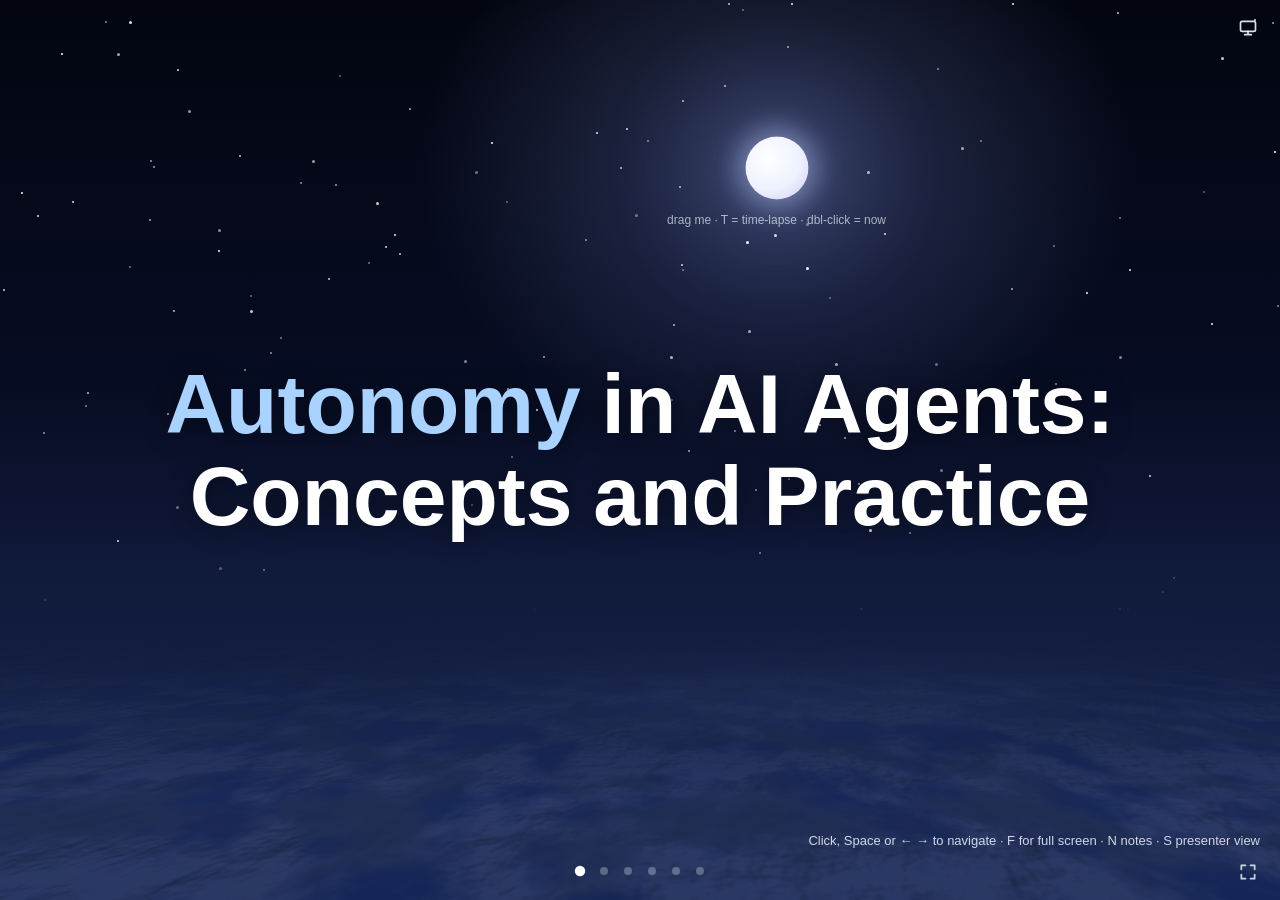
==== commit d19d0193: "Slide 2: keep 2023-2025 only, widen column gaps, open year bubbles below Drop the 2026 column and it" ====
--- a/index.html
+++ b/index.html
@@ -100,8 +100,8 @@
   .accent { color: var(--accent); }
 
   h2 { margin: 0; font-size: clamp(22px, 3vw, 34px); text-align: center; }
-  /* 4 columns (years) x rows: the n-th card of every year shares row n, so each row starts at the same height */
-  .grid { display: grid; grid-template-columns: repeat(4, 1fr); column-gap: 14px; row-gap: 8px; align-items: stretch; }
+  /* 4 columns (years) x rows: the n-th card of every year shares row n, so each row starts at the same height; card rows are equal-height (1fr) so every box matches */
+  .grid { display: grid; grid-template-columns: repeat(3, 1fr); grid-template-rows: auto 1fr 1fr; column-gap: 40px; row-gap: 8px; align-items: stretch; align-self: start; }
   .col { display: contents; }
   .col:nth-child(1) > * { grid-column: 1; } .col:nth-child(2) > * { grid-column: 2; }
   .col:nth-child(3) > * { grid-column: 3; } .col:nth-child(4) > * { grid-column: 4; }
@@ -129,7 +129,7 @@
 
   .slide.defs { padding-top: clamp(24px, 5.5vh, 56px); }   /* lowers the "Definitions" title a little */
   .defs .inner { min-height: 100%; grid-template-rows: auto 1fr auto; }
-  .defs .grid { align-content: center; }
+  .defs .grid { align-content: start; padding-top: var(--band-gap); }   /* same title-to-content gap as the .blocks slides */
   .refs { border-top: 1px solid var(--line); padding-top: 6px; font-size: 10px; color: var(--muted);
     line-height: 1.3; opacity: 0; }
   .active .refs { animation: slide .8s ease forwards; animation-delay: var(--rd, 3s); }
@@ -141,21 +141,22 @@
 
 
   /* hover / focus bubble that explains each year. It is a real element (not a pseudo-element) so its text can be
-     selected: the invisible padding below it bridges the gap to the year, keeping the hover alive while the mouse moves in. */
+     selected: the invisible padding above it bridges the gap to the year, keeping the hover alive while the mouse moves in. */
   .year { position: relative; cursor: help; width: fit-content; min-width: 100%; }
-  .year .tip { display: flex; position: absolute; left: 0; right: 0; bottom: 100%; padding-bottom: 12px; z-index: 5;
+  .year .tip { display: flex; position: absolute; left: 0; right: 0; top: 100%; padding-top: 12px; z-index: 5;
     font-size: clamp(13px, 1.05vw, 16px); font-weight: 500; line-height: 1.45; letter-spacing: normal; text-transform: none;
     cursor: text; user-select: text; -webkit-user-select: text;
-    opacity: 0; visibility: hidden; transform: translateY(6px); transition: opacity .2s, transform .2s, visibility .2s; }
+    opacity: 0; visibility: hidden; transform: translateY(-6px); transition: opacity .2s, transform .2s, visibility .2s; }
   /* the wrapper is exactly as wide as the year, so the arrow (on the wrapper) always points at the year text,
      while the bubble itself may be wider and spill to the right (or to the left for the last column) */
-  .year .tip::after { content: ""; position: absolute; left: 22px; bottom: 6px; width: 12px; height: 12px; z-index: 2;
-    background: var(--bg); border-right: 1px solid var(--accent); border-bottom: 1px solid var(--accent); transform: rotate(45deg); }
+  .year .tip::after { content: ""; position: absolute; left: 22px; top: 6px; width: 12px; height: 12px; z-index: 2;
+    background: var(--bg); border-left: 1px solid var(--accent); border-top: 1px solid var(--accent); transform: rotate(45deg); }
   .year .tip-body { display: block; flex: none; width: min(430px, 92vw); position: relative; z-index: 1; padding: 12px 14px;
     border-radius: 12px; background: var(--bg); color: var(--ink); border: 1px solid var(--accent); box-shadow: 0 10px 30px rgba(0,0,0,.18); }
   .year:hover .tip, .year:focus-visible .tip, .year:focus-within .tip, .year.pinned .tip { opacity: 1; visibility: visible; transform: none; }
   .year:focus-visible { outline: 2px solid var(--accent); outline-offset: 4px; border-radius: 4px; }
-  .col:nth-child(4) > .year .tip { justify-content: flex-end; }
+  /* 2023 and 2024 bubbles open to the right of the year, 2025 opens to the left */
+  .col:nth-child(3) > .year .tip { justify-content: flex-end; }
 
 
   /* building-blocks slide: builds up one layer per click */
@@ -256,7 +257,10 @@
   .dots button:focus-visible { outline: 2px solid var(--accent); border-radius: 50%; }
 
   @media (max-width: 1100px) {
-    .grid { grid-template-columns: 1fr 1fr; align-items: start; }
+    .grid { grid-template-columns: 1fr 1fr; grid-template-rows: none; align-items: start; }
+    /* two-column layout: the right-hand column (2024) opens left, the left-hand ones (2023, 2025) open right */
+    .col:nth-child(2) > .year .tip { justify-content: flex-end; }
+    .col:nth-child(3) > .year .tip { justify-content: flex-start; }
     .col { display: grid; gap: 8px; align-content: start; }
     .col > * { grid-column: auto !important; grid-row: auto !important; }
     .refs ol { columns: 2; }
@@ -367,7 +371,7 @@
         </article>
       </section>
       <section class="col">
-        <h3 class="year" tabindex="0">2025<span class="tip" role="tooltip"><span class="tip-body">Independence and multiplicity. Agents accomplish tasks on their own, and agentic AI becomes teams of multiple agents collaborating toward complex goals.</span></span></h3>
+        <h3 class="year" tabindex="0">2025<span class="tip" role="tooltip"><span class="tip-body">Independence and multiplicity. An agent independently accomplishes tasks on your behalf, and agentic AI extends this to teams of agents collaborating toward complex goals.</span></span></h3>
         <article class="card">
           <blockquote>“Agents are systems that <span class="key">independently accomplish tasks</span> on your behalf.”</blockquote>
           <p class="src">OpenAI 2025</p>
@@ -377,17 +381,6 @@
           <p class="src">Sapkota et al. 2025</p>
         </article>
       </section>
-      <section class="col">
-        <h3 class="year" tabindex="0">2026<span class="tip" role="tooltip"><span class="tip-body">Scaling up. Agents decompose big problems into sub-tasks, delegate them to sub-agents and humans, adapt as conditions change, and act with direct effects on the systems they connect to.</span></span></h3>
-        <article class="card">
-          <blockquote>AI agents need to <span class="key">meaningfully decompose problems</span> into manageable sub-components, “and safely delegate their completion across to other AI agents and humans alike.”</blockquote>
-          <p class="src">Tomašev et al. 2026</p>
-        </article>
-        <article class="card">
-          <blockquote>AI agents “differ from earlier generative AI models in one important way: <span class="key">they can act, with direct effects on their environment</span> and on the systems they connect to.”</blockquote>
-          <p class="src">Singapore Consensus 2026</p>
-        </article>
-      </section>
     </div>
 
     <footer class="refs">
@@ -399,18 +392,15 @@
         <li>Anthropic. (2024, December 19). <a href="https://www.anthropic.com/engineering/building-effective-agents" target="_blank" rel="noopener">Building effective agents</a>.</li>
         <li>OpenAI. (2025). <a href="https://cdn.openai.com/business-guides-and-resources/a-practical-guide-to-building-agents.pdf" target="_blank" rel="noopener">A practical guide to building agents</a>.</li>
         <li>Sapkota, R., Roumeliotis, K. I., &amp; Karkee, M. (2025). <a href="https://arxiv.org/abs/2505.10468" target="_blank" rel="noopener">AI agents vs. agentic AI: A conceptual taxonomy, applications and challenges</a>. <i>Information Fusion, 126</i>, 103599.</li>
-        <li>Tomašev, N., Franklin, M., &amp; Osindero, S. (2026). <a href="https://arxiv.org/abs/2602.11865" target="_blank" rel="noopener">Intelligent AI delegation</a>. Google DeepMind.</li>
-        <li>Casper, S., et al. (2026). <a href="https://arxiv.org/abs/2608.14611" target="_blank" rel="noopener">The 2026 Singapore consensus on global AI safety research priorities</a>.</li>
       </ol>
     </footer>
   </div>
   <aside class="notes">
-    <p>Read this slide left to right as a timeline. The wording of "agent" changed a lot in four years.</p>
+    <p>Read this slide left to right as a timeline. The wording of "agent" changed a lot in three years.</p>
     <p><b>2023, abstract.</b> Shavit and Xi describe an agent by what it does: it senses, decides and acts toward complex goals with limited supervision.</p>
     <p><b>2024, concrete.</b> Google talks about observing the world and acting with tools. Anthropic adds the key shift: the LLM itself directs its own process and tool use.</p>
     <p><b>2025, independence and plurality.</b> OpenAI says agents independently accomplish tasks on your behalf. Sapkota moves to many agents collaborating.</p>
-    <p><b>2026, scale.</b> Tomašev: decompose problems and delegate to other agents and humans. The Singapore consensus: agents can act, with direct effects on the systems they connect to.</p>
-    <p><span class="cue">Takeaway: from "describes" to "decides" to "delegates". Autonomy is the thread. Hover a year for its one-line summary.</span></p>
+    <p><span class="cue">Takeaway: from "describes" to "decides" to "works independently, and together". Autonomy is the thread. Hover a year for its one-line summary.</span></p>
   </aside>
 </section>
 
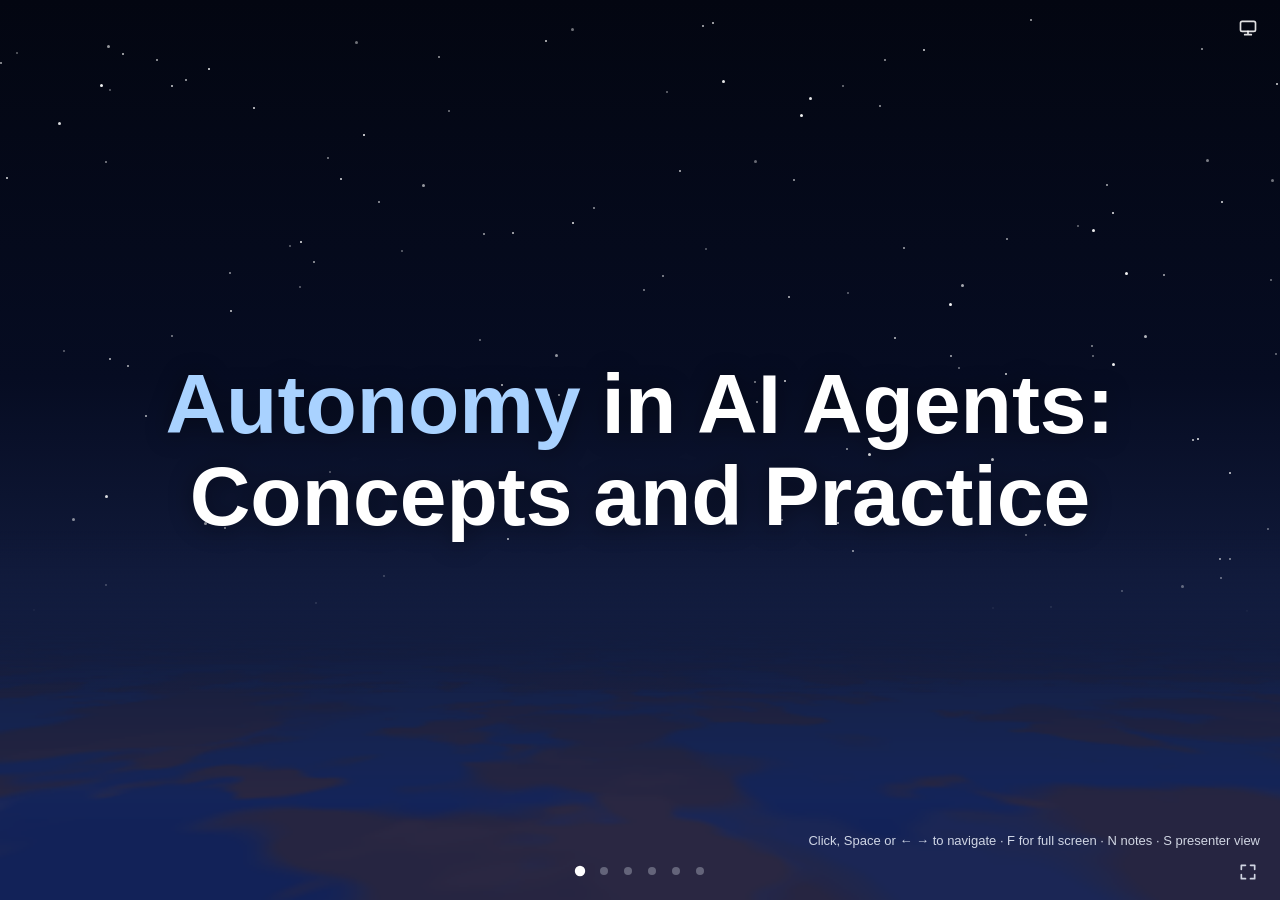
==== commit b6043cf3: "Sky: WebGL cloud sea and moon phase, drop CSS cloud layers and drag-to-set-time Slide 1 clouds are n" ====
--- a/index.html
+++ b/index.html
@@ -30,50 +30,23 @@
       radial-gradient(40vmax 32vmax at var(--mx) var(--my), var(--mglow), transparent 70%),
       linear-gradient(to bottom, var(--sky-top) 0%, var(--sky-mid) 42%, var(--hz-col) var(--hz)); }
   body.on-defs .sky { opacity: 0; }
-  .sky .fly { position: absolute; inset: 0; animation: bob 9s ease-in-out infinite alternate; }
-  .sky .ground { position: absolute; left: -10vw; right: -10vw; top: calc(var(--hz) - 2px); bottom: -6vh; overflow: hidden;
-    perspective: 520px; perspective-origin: 50% 0; background: linear-gradient(to bottom, #bddbf4, #8db9e6 40%, #6fa3d9); }
-  .sky .plane { position: absolute; left: 50%; bottom: 0; width: 500vw; height: 2600px; margin-left: -250vw; overflow: hidden;
-    transform-origin: 50% 100%; transform: rotateX(84deg); }
-  .sky .scroll { position: absolute; left: 0; right: 0; top: -1024px; bottom: 0; background-size: 1024px 1024px;
-    will-change: transform; animation: forward var(--t) linear infinite; }
-  .sky .low  { --t: 52s; background-image: url("data:image/svg+xml,%3Csvg%20xmlns%3D%27http%3A%2F%2Fwww.w3.org%2F2000%2Fsvg%27%20width%3D%271024%27%20height%3D%271024%27%3E%3Cfilter%20id%3D%27f%27%20x%3D%270%27%20y%3D%270%27%20width%3D%27100%25%27%20height%3D%27100%25%27%20color-interpolation-filters%3D%27sRGB%27%3E%3CfeTurbulence%20type%3D%27fractalNoise%27%20baseFrequency%3D%270.0045%200.0045%27%20numOctaves%3D%274%27%20seed%3D%2711%27%20stitchTiles%3D%27stitch%27%20result%3D%27n%27%2F%3E%3CfeColorMatrix%20in%3D%27n%27%20type%3D%27matrix%27%20values%3D%270%200%200%200%201%20%200%200%200%200%201%20%200%200%200%200%201%20%204.2%200%200%200%20-1.55%27%20result%3D%27m%27%2F%3E%3CfeDiffuseLighting%20in%3D%27n%27%20surfaceScale%3D%2710%27%20diffuseConstant%3D%271.15%27%20lighting-color%3D%27%23fff%27%20result%3D%27l%27%3E%3CfeDistantLight%20azimuth%3D%27235%27%20elevation%3D%2748%27%2F%3E%3C%2FfeDiffuseLighting%3E%3CfeColorMatrix%20in%3D%27l%27%20type%3D%27matrix%27%20values%3D%270.5%200%200%200%200.36%20%200%200.5%200%200%200.38%20%200%200%200.45%200%200.44%20%200%200%200%200%201%27%20result%3D%27c%27%2F%3E%3CfeComposite%20in%3D%27c%27%20in2%3D%27m%27%20operator%3D%27in%27%2F%3E%3C%2Ffilter%3E%3Crect%20width%3D%27100%25%27%20height%3D%27100%25%27%20filter%3D%27url%28%23f%29%27%2F%3E%3C%2Fsvg%3E"); opacity: .9; }
-  .sky .deck { --t: 26s; background-image: url("data:image/svg+xml,%3Csvg%20xmlns%3D%27http%3A%2F%2Fwww.w3.org%2F2000%2Fsvg%27%20width%3D%271024%27%20height%3D%271024%27%3E%3Cfilter%20id%3D%27f%27%20x%3D%270%27%20y%3D%270%27%20width%3D%27100%25%27%20height%3D%27100%25%27%20color-interpolation-filters%3D%27sRGB%27%3E%3CfeTurbulence%20type%3D%27fractalNoise%27%20baseFrequency%3D%270.0055%200.0055%27%20numOctaves%3D%275%27%20seed%3D%275%27%20stitchTiles%3D%27stitch%27%20result%3D%27n%27%2F%3E%3CfeColorMatrix%20in%3D%27n%27%20type%3D%27matrix%27%20values%3D%270%200%200%200%201%20%200%200%200%200%201%20%200%200%200%200%201%20%204.6%200%200%200%20-1.85%27%20result%3D%27m%27%2F%3E%3CfeDiffuseLighting%20in%3D%27n%27%20surfaceScale%3D%2720%27%20diffuseConstant%3D%271.15%27%20lighting-color%3D%27%23fff%27%20result%3D%27l%27%3E%3CfeDistantLight%20azimuth%3D%27235%27%20elevation%3D%2748%27%2F%3E%3C%2FfeDiffuseLighting%3E%3CfeColorMatrix%20in%3D%27l%27%20type%3D%27matrix%27%20values%3D%270.62%200%200%200%200.42%20%200%200.62%200%200%200.44%20%200%200%200.558%200%200.5%20%200%200%200%200%201%27%20result%3D%27c%27%2F%3E%3CfeComposite%20in%3D%27c%27%20in2%3D%27m%27%20operator%3D%27in%27%2F%3E%3C%2Ffilter%3E%3Crect%20width%3D%27100%25%27%20height%3D%27100%25%27%20filter%3D%27url%28%23f%29%27%2F%3E%3C%2Fsvg%3E"); }
-  /* lite sky: the 3D cloud plane and blend layers need big GPU textures, which flicker on battery power; drop them (auto on battery, L toggles) */
-  body.lite .sky .plane, body.lite .sky .zoom { display: none; }
-  body.lite .sky .fly { animation: none; }
+  /* clouds are one WebGL canvas (script at the end); lite = still frame, no animation. Auto on battery (Chrome/Edge), L toggles. Fallback ground when WebGL is missing */
+  .sky canvas { position: absolute; inset: 0; width: 100%; height: 100%; display: block; }
+  .sky .ground { position: absolute; left: 0; right: 0; top: var(--hz); bottom: 0; display: none;
+    background: linear-gradient(to bottom, var(--hz-col), #8db9e6 30%, #6fa3d9); }
+  body.nogl .sky .ground { display: block; } body.nogl .sky canvas { display: none; }
+  .sky .moon { display: none; } body.nogl .sky .moon { display: block; }
   body.lite .w { filter: none; }
   body.lite:not(.on-defs) .slide.title { text-shadow: 0 1px 6px rgba(0,0,0,.4); }
-  body.lite .sky .ground::before, body.lite .sky .ground i { display: none; }
   .sky .haze { position: absolute; left: 0; right: 0; top: calc(var(--hz) - 9vh); height: 18vh;
     background: linear-gradient(to bottom, transparent, color-mix(in srgb, var(--hz-col) 92%, transparent) 50%, transparent); }
-  .sky .ground::before { content: ""; position: absolute; inset: 0; z-index: 2; mix-blend-mode: multiply; background: var(--tint); }
-  .sky .ground i { position: absolute; inset: 0; z-index: 3; mix-blend-mode: screen;
-    background: radial-gradient(60vmax 22vh at var(--sx) 0, var(--glow), transparent 75%), radial-gradient(45vmax 20vh at var(--mx) 0, var(--mglow), transparent 75%); }
-  .sky .ground::after { content: ""; position: absolute; inset: 0; z-index: 4; background: linear-gradient(to bottom, var(--hz-col) 0, color-mix(in srgb, var(--hz-col) 85%, transparent) 12%, transparent 55%); }
-  .sky .zoom { position: absolute; left: -20vw; right: -20vw; top: 16vh; height: 40vh; background: url("data:image/svg+xml,%3Csvg%20xmlns%3D%27http%3A%2F%2Fwww.w3.org%2F2000%2Fsvg%27%20width%3D%271024%27%20height%3D%271024%27%3E%3Cfilter%20id%3D%27f%27%20x%3D%270%27%20y%3D%270%27%20width%3D%27100%25%27%20height%3D%27100%25%27%3E%3CfeTurbulence%20type%3D%27fractalNoise%27%20baseFrequency%3D%270.004%200.004%27%20numOctaves%3D%274%27%20seed%3D%2714%27%20stitchTiles%3D%27stitch%27%2F%3E%3CfeColorMatrix%20type%3D%27matrix%27%20values%3D%270%200%200%200%201%20%200%200%200%200%201%20%200%200%200%200%201%20%203.6%200%200%200%20-1.7%27%2F%3E%3C%2Ffilter%3E%3Crect%20width%3D%27100%25%27%20height%3D%27100%25%27%20filter%3D%27url%28%23f%29%27%2F%3E%3C%2Fsvg%3E") center / 1024px 1024px;
-    transform-origin: 50% 100%; opacity: 0; animation: zoom 36s linear infinite; animation-delay: var(--dl);
-    -webkit-mask-image: linear-gradient(to bottom, transparent, #000 35%, #000 65%, transparent); mask-image: linear-gradient(to bottom, transparent, #000 35%, #000 65%, transparent); }
-  .sky .wisps { position: absolute; inset: 0; filter: brightness(var(--wb)); }
   .sky .star { position: absolute; width: 2px; height: 2px; border-radius: 50%; background: #fff; opacity: var(--o, .8); animation: tw 4s ease-in-out infinite alternate; animation-delay: var(--d); }
   .sky .stars { position: absolute; left: 0; right: 0; top: 0; height: var(--hz); opacity: var(--starop); }
   .sky .sun { position: absolute; left: var(--sx); top: var(--sy); width: 16vmin; height: 16vmin; transform: translate(-50%, -50%); border-radius: 50%; opacity: var(--sunop);
     background: radial-gradient(circle, #fff 0, #fff 14%, var(--suncol) 24%, color-mix(in srgb, var(--suncol) 45%, transparent) 40%, transparent 68%); }
   .sky .moon { position: absolute; left: var(--mx); top: var(--my); width: 7vmin; height: 7vmin; transform: translate(-50%, -50%); border-radius: 50%; opacity: var(--moonop);
     background: radial-gradient(circle at 36% 34%, #fff 0, #eef1ff 55%, #c9d0ee 100%); box-shadow: 0 0 3vmin 1vmin rgba(190,205,255,.45), 0 0 12vmin 4vmin rgba(150,170,255,.25); }
-  /* invisible handle on the sun (or the moon at night): drag it sideways to change the time of day, slide 1 only */
-  .grab { position: fixed; left: var(--gx, 50%); top: var(--gy, 50%); width: var(--gs, 14vmin); height: var(--gs, 14vmin); transform: translate(-50%, -50%);
-    border-radius: 50%; z-index: 25; cursor: grab; touch-action: none; }
-  .grab.drag { cursor: grabbing; }
-  body.on-defs .grab { display: none; }
-  .grab::after { content: "drag me \00b7  T = time-lapse \00b7  dbl-click = now"; position: absolute; top: calc(100% + 4px); left: 50%; transform: translateX(-50%); white-space: nowrap;
-    font-size: 12px; color: var(--hint-ink, #fff); opacity: 0; pointer-events: none; animation: grabhint .8s 3s forwards; }
-  .grab.used::after { display: none; }
-  @keyframes grabhint { to { opacity: .8; } }
   @keyframes tw { to { opacity: calc(var(--o, .8) * .35); } }
-  @keyframes forward { to { transform: translateY(1024px); } }
-  @keyframes zoom { 0% { transform: scale(.6); opacity: 0; } 20% { opacity: .35; } 100% { transform: scale(2.2); opacity: 0; } }
-  @keyframes bob { from { transform: translateY(-4px); } to { transform: translateY(6px); } }
   body:not(.on-defs) .slide.title { color: #fff; text-shadow: 0 2px 24px rgba(0,0,0,.45); }
   body:not(.on-defs) .slide.title .accent { color: #a9d2ff; }
   /* controls over the sky: the ink colour is chosen from the brightness of the clouds behind them (set by the script below) */
@@ -310,7 +283,6 @@
   @media (max-width: 1100px) { .stages { grid-template-columns: 1fr 1fr; } }
   @media (max-width: 760px) { .stages { grid-template-columns: 1fr; } }
   @media (prefers-reduced-motion: reduce) {
-    .sky .scroll, .sky .zoom, .sky .fly { animation: none !important; }
     body::before { animation: none; }
     .year .tip { transition: none; }
     .w, .card, .src, .refs { opacity: 1 !important; transform: none !important; filter: none !important; animation: none !important; }
@@ -332,8 +304,7 @@
 </style>
 </head>
 <body>
-<div class="sky" aria-hidden="true"><div class="stars"></div><div class="sun"></div><div class="moon"></div><div class="fly"><div class="wisps"><div class="zoom" style="--dl:0s"></div><div class="zoom" style="--dl:-18s"></div></div><div class="ground"><div class="plane"><div class="scroll low"></div></div><div class="plane"><div class="scroll deck"></div></div><i></i></div></div><div class="haze"></div></div></div>
-<div class="grab" title="Drag to change the time of day (double-click: back to now)"></div>
+<div class="sky" aria-hidden="true"><div class="stars"></div><div class="sun"></div><div class="moon"></div><canvas class="clouds"></canvas><div class="ground"></div><div class="haze"></div></div></div>
 <section class="slide title active" data-reveal="title">
   <div class="inner"><h1><span class="accent">Autonomy</span> in AI Agents:<br>Concepts and Practice</h1></div>
   <aside class="notes">
@@ -905,6 +876,14 @@
     if (m) return parseFloat(m[1]) + (m[2] ? m[2] / 60 : 0) + (m[3] ? parseFloat(m[3]) : 0);
     const d = new Date(); return d.getHours() + d.getMinutes() / 60;
   }
+  // Moon phase 0..1 (0 new, .25 first quarter, .5 full, .75 last quarter) from the date; ?date=2026-10-29 previews another day.
+  const SYNODIC = 29.530588853, NEW_MOON = Date.UTC(2000, 0, 6, 18, 14);
+  function moonAge() {
+    const m = /[?&]date=(\d{4})-(\d{1,2})-(\d{1,2})/.exec(location.search);
+    const at = m ? Date.UTC(+m[1], m[2] - 1, +m[3], 20) : Date.now();       // a previewed day is taken at 20:00 UTC
+    const a = (at - NEW_MOON) / 864e5 / SYNODIC;
+    return a - Math.floor(a);
+  }
   function effectiveHour() {
     let t = currentHour();
     // a forced Light/Dark choice that disagrees with the real time of day moves the sky 12 hours (day <-> night)
@@ -916,15 +895,17 @@
   function update() {
     const dark = isDark();
     const t = effectiveHour();
-    const sun = pos(t - 6), moon = pos(((t - 18) % 24 + 24) % 24);
+    const age = moonAge(), illum = (1 - Math.cos(2 * Math.PI * age)) / 2;
+    const sun = pos(t - 6), moon = pos(wrap24(t - 6 - age * 24));   // the moon lags the sun by age x 24 h: full = opposite, new = with it
     const p = palette(sun.e);
     const f = dark ? 1 - .2 * clamp((sun.e + 5) / 25, 0, 1) : 1;  // dark mode: a dimmer daytime
     const night = clamp((-sun.e - 3) / 10, 0, 1);
+    const moonUp = clamp((moon.e + 4) / 8, 0, 1) * night;   // only above the horizon and once the sun is down: not drawn in daylight
     const y = e => HZ - e / 65 * (HZ - TOP) + "vh";
     const set = (k, v) => sky.style.setProperty(k, v);
     set("--sky-top", rgb(p.top, f)); set("--sky-mid", rgb(p.mid, f)); set("--hz-col", rgb(p.hz, f));
     set("--tint", rgb(p.tint, f)); set("--suncol", rgb(p.sun)); set("--wb", p.wb * f);
-    set("--glow", rgba(p.glow, f)); set("--mglow", `rgba(150,170,255,${(.28 * night).toFixed(3)})`);
+    set("--glow", rgba(p.glow, f)); set("--mglow", `rgba(150,170,255,${(.28 * night * illum * moonUp).toFixed(3)})`);
     set("--sx", clamp(sun.x, -10, 110) + "%"); set("--sy", y(sun.e));
     set("--mx", clamp(moon.x, -10, 110) + "%"); set("--my", y(moon.e));
     // controls sit on the cloud sea: dark ink when it is bright, light ink when it is dark
@@ -934,48 +915,27 @@
     const root = document.documentElement.style, bright = lum > .3;
     root.setProperty("--hint-ink", bright ? "rgba(12,28,56,.78)" : "rgba(238,244,255,.85)");
     root.setProperty("--hint-on", bright ? "#0c1c38" : "#fff");
-    // the drag handle sits on whichever of sun / moon is up
-    const onSun = sun.e > -4, b = onSun ? sun : moon;
-    grab.style.setProperty("--gx", clamp(b.x, -10, 110) + "%"); grab.style.setProperty("--gy", y(b.e)); grab.style.setProperty("--gs", onSun ? "16vmin" : "9vmin");
     nowBtn.classList.toggle("show", exact);
-    set("--sunop", clamp((sun.e + 8) / 8, 0, 1)); set("--moonop", night); set("--starop", clamp((-sun.e - 6) / 12, 0, 1));
-  }
-  // Drag the sun sideways: it follows the pointer along its arc (80% of the width = 12 h) and keeps going into the night.
-  // T runs a 24 h time-lapse (about 20 s) from the current time; a drag, T again, or leaving slide 1 stops it.
-  const nowBtn = document.querySelector(".now"), grab = document.querySelector(".grab"), wrap24 = h => (h % 24 + 24) % 24;
+    window.skyState = { tint: p.tint.map(v => v * f / 255), hz: p.hz.map(v => v * f / 255), sun: p.sun.map(v => v / 255),
+      glow: [...p.glow.slice(0, 3).map(v => v * f / 255), p.glow[3]], sx: clamp(sun.x, -10, 110) / 100, sy: (HZ - sun.e / 65 * (HZ - TOP)) / 100,
+      mx: clamp(moon.x, -10, 110) / 100, my: (HZ - moon.e / 65 * (HZ - TOP)) / 100, mglow: .28 * night * illum * moonUp, mop: moonUp, age,
+      sdx: (sun.x - moon.x) / 100, sdy: (HZ - moon.e / 65 * (HZ - TOP) - (HZ - sun.e / 65 * (HZ - TOP))) / 100 };   // moon -> sun, the way the lit side faces
+    dispatchEvent(new Event("skychange"));
+    set("--sunop", clamp((sun.e + 8) / 8, 0, 1)); set("--moonop", moonUp); set("--starop", clamp((-sun.e - 6) / 12, 0, 1));
+  }
+  // T runs a 24 h time-lapse (about 20 s) from the current time; T again, a click, or leaving slide 1 stops it.
+  const nowBtn = document.querySelector(".now"), wrap24 = h => (h % 24 + 24) % 24;
   let lapse = 0;
   const stopLapse = () => { cancelAnimationFrame(lapse); lapse = 0; };
   const backToNow = () => { stopLapse(); window.setSkyTime(null); };
-  let swallowUntil = 0, dragging = false;                          // the click that ends a drag / stops a time-lapse must not turn the slide
   const manual = h => { forced = wrap24(h); exact = true; update(); };
-  grab.addEventListener("pointerdown", e => {
-    e.preventDefault(); e.stopPropagation(); stopLapse(); dragging = true;
-    grab.setPointerCapture(e.pointerId); grab.classList.add("drag", "used");
-    const x0 = e.clientX, t0 = effectiveHour();
-    manual(t0);
-    // listen on the window so a release anywhere (even outside the page) ends the drag; a move with no button down is a missed release
-    const mv = ev => { if (ev.pointerId !== e.pointerId) return; if (ev.buttons === 0) end(); else manual(t0 + (ev.clientX - x0) / innerWidth * 15); };
-    const end = ev => {
-      if (ev && ev.pointerId !== e.pointerId) return;
-      grab.classList.remove("drag"); endDrag();
-      for (const t of ["pointermove", "pointerup", "pointercancel", "lostpointercapture"]) removeEventListener(t, t === "pointermove" ? mv : end, true);
-      if (grab.hasPointerCapture(e.pointerId)) grab.releasePointerCapture(e.pointerId);
-    };
-    addEventListener("pointermove", mv, true);
-    for (const t of ["pointerup", "pointercancel", "lostpointercapture"]) addEventListener(t, end, true);
-  });
-  grab.addEventListener("dblclick", e => { e.stopPropagation(); backToNow(); });
   nowBtn.addEventListener("click", e => { e.stopPropagation(); backToNow(); nowBtn.blur(); });
-  const endDrag = () => { if (dragging) { dragging = false; swallowUntil = performance.now() + 400; } };
-  addEventListener("pointerup", endDrag, true); addEventListener("pointercancel", endDrag, true); addEventListener("blur", endDrag);
-  addEventListener("click", e => {               // capture: runs before the slide-navigation click handler
-    if (dragging || performance.now() < swallowUntil || lapse) { e.stopImmediatePropagation(); e.preventDefault(); stopLapse(); }
+  addEventListener("click", e => {               // capture: the click that stops a time-lapse must not turn the slide
+    if (lapse) { e.stopImmediatePropagation(); e.preventDefault(); stopLapse(); }
   }, true);
   addEventListener("keydown", e => { if (e.key === "Escape" && exact && !document.body.classList.contains("on-defs") && lb.hidden) backToNow(); });
-  grab.addEventListener("click", e => e.stopPropagation());
   function toggleLapse() {
     if (lapse) return stopLapse();
-    grab.classList.add("used");
     let last = performance.now(), t = effectiveHour();
     const step = now => {
       if (document.body.classList.contains("on-defs")) return stopLapse();
@@ -1051,17 +1011,158 @@
   }, true);
 </script>
 <script>
-  // Lite sky on battery (Chrome only; elsewhere use L): avoids GPU texture flicker.
+  // Sky of slide 1: one WebGL canvas (fragment shader, half resolution) draws the puffy cumulus (a sea of clouds seen from above, flying forward)
+  // and the moon with the phase of the day. Lite mode, reduced motion, other
+  // slides and hidden tabs draw a still frame or nothing.
   (() => {
-    const set = on => document.body.classList.toggle("lite", on);
-    let manual = false;
+    const canvas = document.querySelector(".sky canvas"), body = document.body;
+    const gl = canvas.getContext("webgl", { alpha: true, premultipliedAlpha: true, antialias: false, powerPreference: "low-power" });
+    if (!gl) { body.classList.add("nogl"); return; }
+    const VS = "attribute vec2 a;void main(){gl_Position=vec4(a,0.,1.);}";
+    const FS = `
+#ifdef GL_FRAGMENT_PRECISION_HIGH
+precision highp float;
+#else
+precision mediump float;
+#endif
+uniform vec2 uRes; uniform float uTime, uHz, uSx, uSy, uMx, uMy, uMg, uMop, uAge;
+uniform vec2 uSdir; uniform vec3 uTint, uHzCol, uGlow, uSun; uniform float uGlowA;
+float h12(vec2 p){ vec3 q = fract(vec3(p.xyx) * .1031); q += dot(q, q.yzx + 33.33); return fract((q.x + q.y) * q.z); }
+float vn(vec2 p){ vec2 i = floor(p), f = fract(p); f = f*f*(3.-2.*f);
+  return mix(mix(h12(i), h12(i+vec2(1,0)), f.x), mix(h12(i+vec2(0,1)), h12(i+vec2(1,1)), f.x), f.y); }
+const mat2 R = mat2(.8, .6, -.6, .8);
+float fbm2(vec2 p){ float s = 0., a = .5; for (int k = 0; k < 2; k++) { s += a * vn(p); p = R * p * 2.07 + vec2(1.7, 9.2); a *= .5; } return s / .75; }
+float fbm4(vec2 p){ float s = 0., a = .5; for (int k = 0; k < 4; k++) { s += a * vn(p); p = R * p * 2.07 + vec2(1.7, 9.2); a *= .5; } return s / .9375; }
+// cumulus density: broad masses bent by a domain warp, split into rounded puffs by a ridged "billow" term
+float cumulus(vec2 p, vec2 drift, float seed){
+  vec2 w = vec2(fbm2(p * 1.3 + drift + seed), fbm2(p * 1.3 + drift + seed + 17.)) - .5;
+  p += w * .26;
+  float base = fbm4(p * 2.2 + drift);
+  float puff = fbm2(p * 6. + drift * .6 + 9.);                // rounded lumps on the masses
+  return base + .20 * (puff - .5);
+}
+// sunlit rim on the side facing the light, lavender shade on the other, warm cream where the light is strongest
+vec3 shade(float f, float fl, float thr, vec3 sunc){
+  float k = clamp(.5 + (f - fl) * 6. + (f - thr) * .6, 0., 1.);
+  vec3 lit = mix(vec3(.98, .97, 1.), sunc, .45);
+  return mix(vec3(.68, .72, .88), lit, k);
+}
+vec4 moon(){
+  float md = min(uRes.x, uRes.y), rad = .05 * md;
+  vec2 d = (gl_FragCoord.xy - vec2(uMx * uRes.x, (1. - uMy) * uRes.y)) / rad;
+  float r = length(d);
+  vec4 o = vec4(0.);
+  if (r < 1.03) {
+    float ph = 6.2831853 * uAge;                                // 0 new, .5 full
+    vec3 L = vec3(uSdir * abs(sin(ph)), -cos(ph));                // the lit limb faces the sun on screen
+    vec3 n = vec3(d, sqrt(max(1. - r * r, 0.)));
+    float lit = smoothstep(-.03, .06, dot(n, L));
+    float tex = fbm4(d * 2.6 + 5.);
+    float mar = smoothstep(.46, .62, tex);
+    vec3 surf = mix(vec3(.94, .95, .99), vec3(.66, .70, .83), mar * .7) * (.88 + .12 * vn(d * 20.));
+    float cr = vn(d * 9. + 3.); surf *= 1. - .10 * smoothstep(.55, .75, cr) * (1. - mar);
+    surf *= .72 + .28 * pow(max(n.z, 0.), .35);                  // limb darkening
+    float aa = 1.5 / rad, disc = 1. - smoothstep(1. - aa, 1., r);
+    float a = disc * lit;                                        // only the lit shape is drawn; the unlit side stays sky
+    o = vec4(surf * a, a);
+  }
+  return o * uMop;
+}
+void main(){
+  vec2 uv = gl_FragCoord.xy / uRes; float ty = 1. - uv.y; float asp = uRes.x / uRes.y;
+  vec4 outc = vec4(0.);
+  vec2 sunp = vec2((uSx - .5) * asp, uSy);
+  if (ty > uHz) {
+    float gh = 1.06 - uHz, t = (ty - uHz) / gh;
+    float d = (ty - uHz) / (1. - uHz);
+    float z = 1. / (d + .035);
+    vec2 w = vec2((uv.x - .5) * asp * z * 1.4, z * 1.1);
+    float lx = (uSx - .5) * .5;
+    vec2 pa = w * .55 + vec2(0., uTime * .06), pb = w * .90 + vec2(9.1, uTime * .13);
+    float fa = cumulus(pa, vec2(0., uTime * .01), 2.), fal = cumulus(pa + vec2(lx, -.07), vec2(0., uTime * .01), 2.);
+    float fb = cumulus(pb, vec2(0., uTime * .02), 7.), fbl = cumulus(pb + vec2(lx, -.07), vec2(0., uTime * .02), 7.);
+    float ca = smoothstep(.46, .58, fa), cb = smoothstep(.50, .61, fb);
+    vec3 base = mix(vec3(.72, .85, .96), vec3(.42, .60, .88), clamp(d * 1.3, 0., 1.));
+    vec3 col = mix(base, shade(fa, fal, .46, uSun) * .96, ca * .92);
+    col = mix(col, shade(fb, fbl, .50, uSun), cb);
+    col *= uTint;
+    float gy = ty - uHz;
+    float rs = length(vec2((uv.x - uSx) * uRes.x / (.60 * max(uRes.x, uRes.y)), gy / .22)) / .75;
+    float rm = length(vec2((uv.x - uMx) * uRes.x / (.45 * max(uRes.x, uRes.y)), gy / .20)) / .75;
+    vec3 g = uGlow * uGlowA * (1. - clamp(rs, 0., 1.)) + vec3(.588, .667, 1.) * uMg * (1. - clamp(rm, 0., 1.));
+    col = 1. - (1. - col) * (1. - g);
+    float f = t < .12 ? mix(1., .85, t / .12) : mix(.85, 0., clamp((t - .12) / .43, 0., 1.));
+    col = mix(col, uHzCol, f);
+    outc = vec4(col, 1.);
+  } else {
+    outc = moon();
+  }
+  gl_FragColor = outc;
+}`;
+    const sh = (type, src) => { const o = gl.createShader(type); gl.shaderSource(o, src); gl.compileShader(o); return o; };
+    const prog = gl.createProgram();
+    gl.attachShader(prog, sh(gl.VERTEX_SHADER, VS)); gl.attachShader(prog, sh(gl.FRAGMENT_SHADER, FS)); gl.linkProgram(prog);
+    if (!gl.getProgramParameter(prog, gl.LINK_STATUS)) { console.warn(gl.getShaderInfoLog(gl.getAttachedShaders(prog)[1]) || gl.getProgramInfoLog(prog)); body.classList.add("nogl"); return; }
+    gl.useProgram(prog);
+    gl.bindBuffer(gl.ARRAY_BUFFER, gl.createBuffer());
+    gl.bufferData(gl.ARRAY_BUFFER, new Float32Array([-1,-1, 1,-1, -1,1, 1,1]), gl.STATIC_DRAW);
+    const loc = gl.getAttribLocation(prog, "a"); gl.enableVertexAttribArray(loc); gl.vertexAttribPointer(loc, 2, gl.FLOAT, false, 0, 0);
+    const U = n => gl.getUniformLocation(prog, n);
+    const SCALE = .5, HZ = .68, FPS = 30;
+    let last = 0, raf = 0, clock = 0;
+    function resize() {
+      const w = Math.max(1, Math.round(innerWidth * SCALE)), h = Math.max(1, Math.round(innerHeight * SCALE));
+      if (canvas.width !== w || canvas.height !== h) { canvas.width = w; canvas.height = h; gl.viewport(0, 0, w, h); }
+    }
+    function draw() {
+      const s = window.skyState; if (!s) return;
+      resize();
+      gl.uniform2f(U("uRes"), canvas.width, canvas.height); gl.uniform1f(U("uTime"), clock); gl.uniform1f(U("uHz"), HZ);
+      gl.uniform1f(U("uSx"), s.sx); gl.uniform1f(U("uSy"), s.sy); gl.uniform1f(U("uMx"), s.mx); gl.uniform1f(U("uMy"), s.my);
+      gl.uniform1f(U("uMg"), s.mglow); gl.uniform1f(U("uMop"), s.mop); gl.uniform1f(U("uAge"), s.age);
+      { const v = [s.sdx * canvas.width / canvas.height, s.sdy], n = Math.hypot(v[0], v[1]) || 1; gl.uniform2f(U("uSdir"), v[0] / n, v[1] / n); }
+      gl.uniform3fv(U("uTint"), s.tint); gl.uniform3fv(U("uHzCol"), s.hz); gl.uniform3fv(U("uSun"), s.sun);
+      gl.uniform3fv(U("uGlow"), s.glow.slice(0, 3)); gl.uniform1f(U("uGlowA"), s.glow[3]);
+      gl.clearColor(0, 0, 0, 0); gl.clear(gl.COLOR_BUFFER_BIT);
+      gl.drawArrays(gl.TRIANGLE_STRIP, 0, 4);
+    }
+    const still = matchMedia("(prefers-reduced-motion: reduce)");
+    const animate = () => !body.classList.contains("on-defs") && !body.classList.contains("lite") && !document.hidden && !still.matches;
+    function frame(now) {
+      raf = 0; if (!animate()) return;
+      if (now - last >= 1000 / FPS - 2) { clock += (now - last) / 1000 * (last ? 1 : 0); last = now; draw(); }
+      raf = requestAnimationFrame(frame);
+    }
+    function sync() {
+      if (body.classList.contains("on-defs")) return;
+      draw();
+      if (animate() && !raf) { last = 0; raf = requestAnimationFrame(frame); }
+    }
+    addEventListener("skychange", sync);
+    addEventListener("resize", sync);
+    document.addEventListener("visibilitychange", sync);
+    new MutationObserver(sync).observe(body, { attributes: true, attributeFilter: ["class"] });
+    canvas.addEventListener("webglcontextlost", e => { e.preventDefault(); body.classList.add("nogl"); });
+    sync();
+  })();
+</script>
+<script>
+  // Lite sky: avoids GPU texture flicker. Auto-on when unplugged (Chrome/Edge Battery API); L toggles and the choice is remembered.
+  (() => {
+    const KEY = "lite-sky", body = document.body;
+    const store = { get() { try { return localStorage.getItem(KEY); } catch { return null; } },
+                    set(v) { try { localStorage.setItem(KEY, v); } catch {} } };
+    const set = on => body.classList.toggle("lite", on);
+    let manual = store.get();               // "1" | "0" | null (null = follow the battery)
+    if (manual !== null) set(manual === "1");
     if (navigator.getBattery) navigator.getBattery().then(b => {
-      const sync = () => { if (!manual) set(!b.charging); };
+      const sync = () => { if (manual === null) set(!b.charging); };
       sync(); b.addEventListener("chargingchange", sync);
     }).catch(() => {});
     addEventListener("keydown", e => {
       if (e.key.toLowerCase() !== "l" || e.metaKey || e.ctrlKey || e.altKey || e.repeat) return;
-      manual = true; set(!document.body.classList.contains("lite"));
+      const on = !body.classList.contains("lite");
+      manual = on ? "1" : "0"; store.set(manual); set(on);
     });
   })();
 </script>
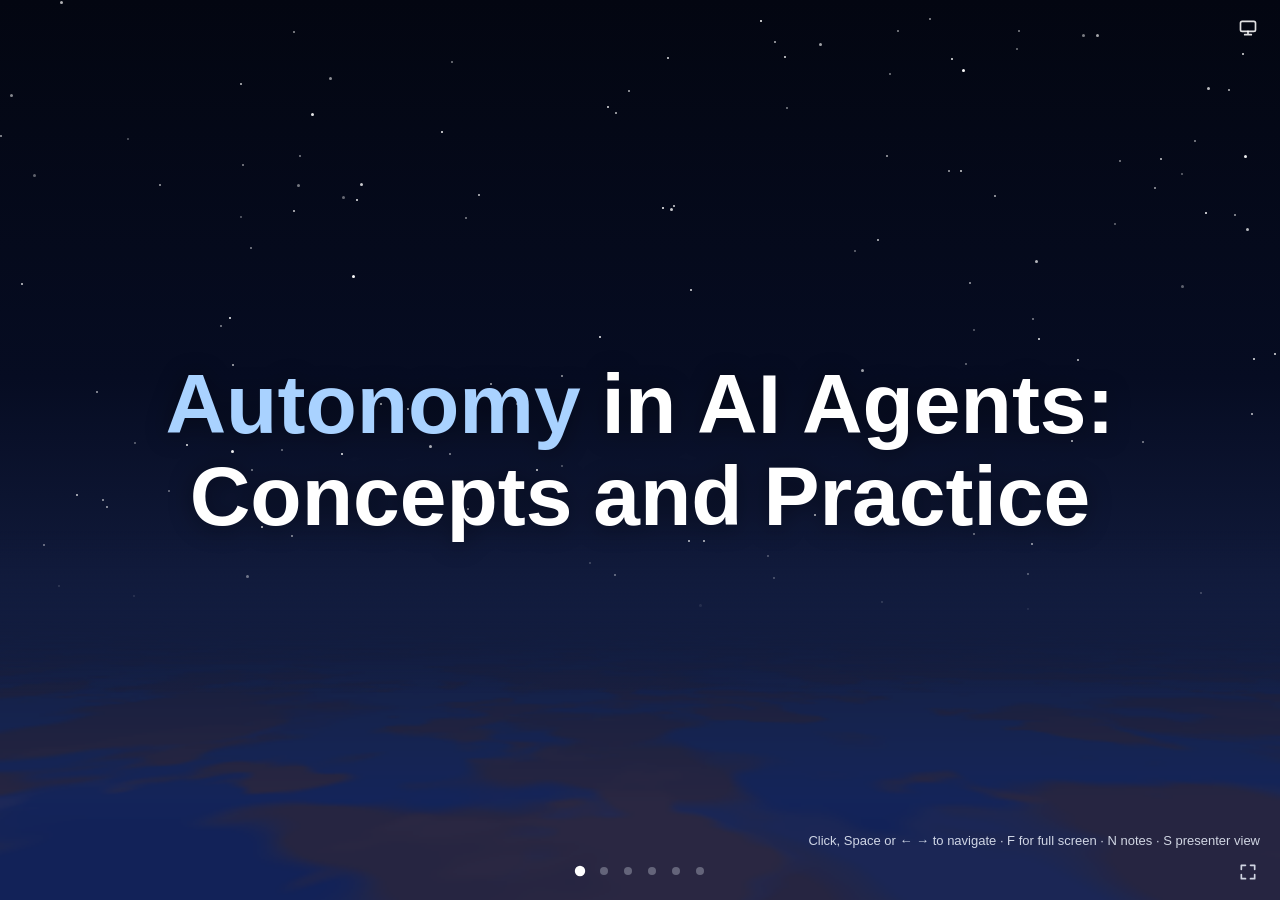
==== commit a0728417: "Slides: update AgentStudio figures to 13 Oct 2026 data and new workflow capture" ====
--- a/index.html
+++ b/index.html
@@ -452,15 +452,15 @@
           <div class="item stage-card"><p class="when">12 May · Day 1</p><h4>Built by hand with Claude</h4><ul><li>Canvas with <b>Agent, Tool, Trigger, Condition</b> nodes, inspector, SQLite, encrypted secrets</li><li><b>149 commits</b> in one day; 63 TypeScript files</li></ul></div>
           <div class="item stage-card"><p class="when">13 May</p><h4>Gets hands: CLI and cron</h4><ul><li>Headless <b>CLI</b> and a <b>cron scheduler</b>, so workflows can run unattended</li><li>Issue 1 is a CLI feature; CLAUDE.md sets the agent rules</li></ul></div>
           <div class="item stage-card"><p class="when">15 May</p><h4>Closes the loop</h4><ul><li><b>Autonomy 1/4 to 4/4</b> (issues 559 to 562): PR tools, Reviewer agent, PR Validators with auto-merge, bounded fixer loop</li></ul></div>
-          <div class="item stage-card"><p class="when">10 to 19 Jul</p><h4>Runs at scale</h4><ul><li>Numbered <b>waves</b> of work: approval gate, webhook trigger, OTLP tracing, crash-safe runs</li><li><b>1,095</b> TypeScript files in <code>src</code></li></ul></div>
+          <div class="item stage-card"><p class="when">10 to 23 Jul</p><h4>Runs at scale</h4><ul><li>Numbered <b>waves</b> of work: approval gate, webhook trigger, OTLP tracing, crash-safe runs</li><li><b>1,153</b> TypeScript files in <code>src</code></li></ul></div>
         </div>
       </div>
-      <p class="stats"><span><b>1,303</b> commits</span><span><b>920</b> merged PRs</span><span><b>1,468</b> issues</span><span><b>17</b> days with commits</span></p>
+      <p class="stats"><span><b>1,618</b> commits</span><span><b>920</b> merged PRs</span><span><b>1,468</b> issues</span><span><b>21</b> days with commits</span></p>
     </div>
     <footer class="refs">
       <h3>Source</h3>
       <ol>
-        <li>Oh, H. (2026). <a href="https://github.com/hakjuoh/AgentStudio/issues" target="_blank" rel="noopener">AgentStudio</a>: git history, CLAUDE.md, examples/workflows and GitHub issues. Counts read from GitHub on 6 Oct 2026.</li>
+        <li>Oh, H. (2026). <a href="https://github.com/hakjuoh/AgentStudio/issues" target="_blank" rel="noopener">AgentStudio</a>: git history, CLAUDE.md, examples/workflows and GitHub issues. Counts read from GitHub on 13 Oct 2026.</li>
       </ol>
     </footer>
   </div>
@@ -468,7 +468,7 @@
     <p>Every change starts as a <b>GitHub issue</b>. Walk the loop: the issue reviewer claims it, the author builds on its own branch, four validators check the pull request in parallel, the reviewer approves or sends it back for a bounded fix loop, then it merges itself.</p>
     <p>The detail I like: anything an agent finds outside its task becomes a new issue. The loop feeds itself.</p>
     <p>Timeline. Day 1 (12 May) built by hand with Claude. 13 May: CLI and cron, so it runs unattended. 15 May: the loop closes with reviewer, validators and auto-merge. July: it runs at scale in numbered waves.</p>
-    <p>Numbers, read from GitHub on 6 Oct 2026: 1,303 commits, 920 merged PRs, 1,468 issues, over 17 days with commits.</p>
+    <p>Numbers, read from GitHub on 13 Oct 2026: 1,618 commits, 920 merged PRs, 1,468 issues, over 21 days with commits.</p>
     <p><span class="cue">Say plainly: this is one project and one developer's experience, not a benchmark. Hover a box for what each step really is.</span></p>
   </aside>
 </section>
